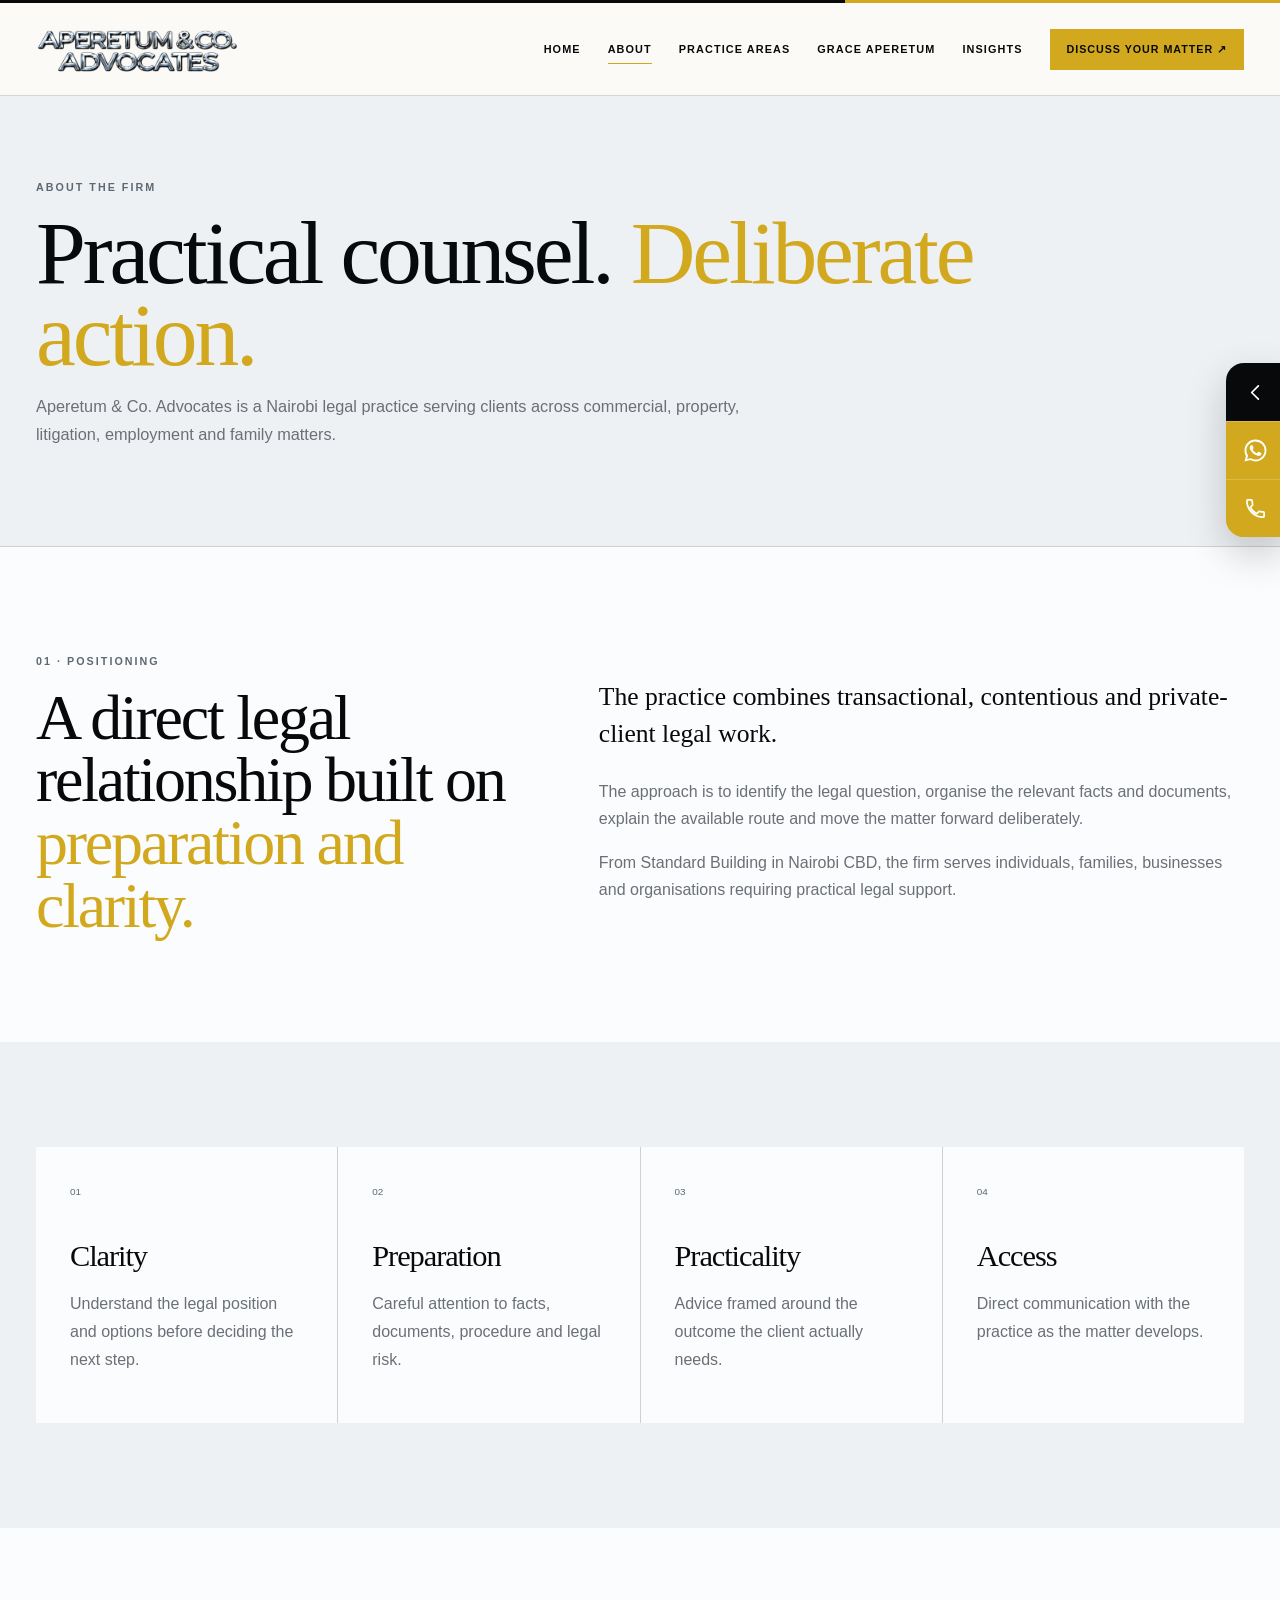
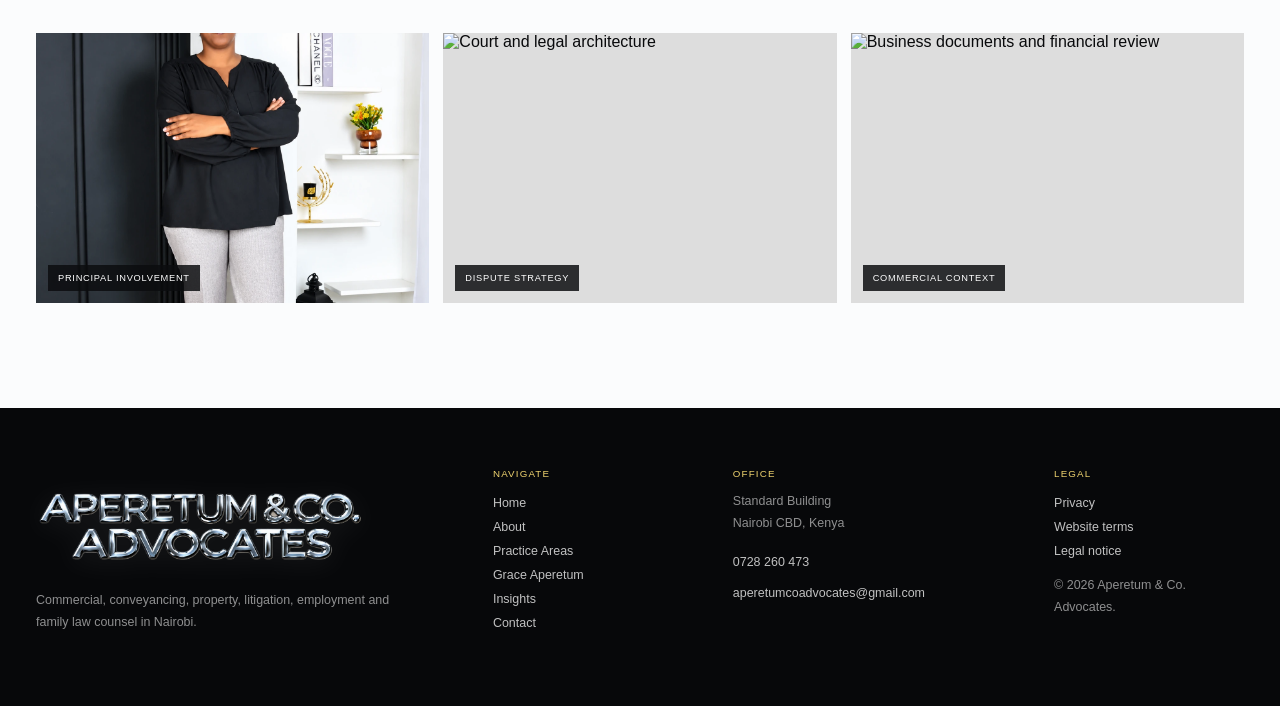
==== about/index.html @ 04f77118 "Build Aperetum & Co Advocates website" ====
<!doctype html><html lang="en-KE"><head><meta charset="utf-8"><meta name="viewport" content="width=device-width,initial-scale=1,viewport-fit=cover"><title>About | Aperetum &amp; Co. Advocates</title><meta name="description" content="About Aperetum &amp; Co. Advocates, a Nairobi legal practice serving business, property, dispute and private-client needs."><link rel="canonical" href="https://aperetum-co-advocates.vercel.app/about"><meta name="theme-color" content="#08090b"><meta property="og:type" content="website"><meta property="og:title" content="About | Aperetum &amp; Co. Advocates"><meta property="og:description" content="About Aperetum &amp; Co. Advocates, a Nairobi legal practice serving business, property, dispute and private-client needs."><meta property="og:url" content="https://aperetum-co-advocates.vercel.app/about"><meta property="og:image" content="https://aperetum-co-advocates.vercel.app/images/social-card.jpg"><meta name="twitter:card" content="summary_large_image"><link rel="icon" type="image/png" sizes="192x192" href="/images/icon-192.png"><link rel="apple-touch-icon" href="/images/icon-192.png"><link rel="stylesheet" href="/assets/css/site.css?v=2"><script type="application/ld+json">{"@context": "https://schema.org", "@type": "LegalService", "name": "Aperetum & Co. Advocates", "url": "https://aperetum-co-advocates.vercel.app", "telephone": "+254728260473", "email": "aperetumcoadvocates@gmail.com", "areaServed": "Kenya", "address": {"@type": "PostalAddress", "streetAddress": "Standard Building", "addressLocality": "Nairobi", "addressCountry": "KE"}}</script></head><body><a class="skip-link" href="#main-content">Skip to content</a><header class="site-header" data-header><div class="nav-wrap"><a class="brand" href="/" aria-label="Aperetum & Co. Advocates home"><img src="/assets/media/aperetum-wordmark.webp" alt="Aperetum & Co. Advocates"></a><nav class="desktop-nav" aria-label="Primary navigation"><a href="/">Home</a><a href="/about" aria-current="page">About</a><a href="/practice-areas">Practice Areas</a><a href="/managing-partner">Grace Aperetum</a><a href="/insights">Insights</a><a class="nav-cta" href="/contact">Discuss your matter <span aria-hidden="true">↗</span></a></nav><button class="menu-toggle" type="button" aria-expanded="false" aria-controls="mobile-menu" aria-label="Open menu"><span></span><span></span></button></div><nav class="mobile-menu" id="mobile-menu" aria-label="Mobile navigation" hidden><a href="/">Home</a><a href="/about" aria-current="page">About</a><a href="/practice-areas">Practice Areas</a><a href="/managing-partner">Grace Aperetum</a><a href="/insights">Insights</a><a class="mobile-cta" href="/contact">Discuss your matter <span>↗</span></a></nav></header><aside class="contact-rail is-collapsed" aria-label="Quick contact" data-contact-rail><div class="contact-rail-stack"><button class="contact-rail-toggle" type="button" aria-label="Open contact options" aria-expanded="false" data-contact-toggle><svg viewBox="0 0 24 24" aria-hidden="true"><path d="M9 5l7 7-7 7"/></svg></button><div class="contact-rail-actions"><a href="https://wa.me/254728260473?text=Hello%20Aperetum%20%26%20Co.%20Advocates%2C%20I%20would%20like%20to%20discuss%20a%20legal%20matter." target="_blank" rel="noopener" aria-label="WhatsApp Aperetum & Co. Advocates"><svg class="brand-icon" viewBox="0 0 24 24" aria-hidden="true"><path d="M17.472 14.382c-.297-.149-1.758-.867-2.03-.967-.273-.099-.471-.148-.67.15-.197.297-.767.966-.94 1.164-.173.198-.347.223-.644.075-.297-.149-1.255-.463-2.39-1.475-.883-.788-1.48-1.761-1.653-2.059-.173-.297-.018-.458.13-.606.134-.133.298-.347.446-.52.149-.174.198-.298.298-.497.099-.198.05-.371-.025-.52-.075-.149-.669-1.612-.916-2.207-.242-.579-.487-.5-.669-.51-.173-.008-.372-.01-.57-.01-.198 0-.52.074-.792.372-.272.297-1.04 1.016-1.04 2.479s1.065 2.876 1.213 3.074c.149.198 2.095 3.2 5.077 4.487.709.306 1.262.489 1.694.626.712.226 1.36.194 1.872.118.571-.085 1.758-.719 2.006-1.413.248-.694.248-1.289.173-1.413-.074-.124-.272-.198-.57-.347M12.004 21.5h-.004a9.45 9.45 0 0 1-4.817-1.318l-.345-.205-3.583.94.956-3.493-.224-.358A9.43 9.43 0 0 1 2.5 11.996C2.5 6.757 6.765 2.5 12.005 2.5a9.42 9.42 0 0 1 6.72 2.786 9.43 9.43 0 0 1 2.775 6.718c-.002 5.238-4.267 9.496-9.496 9.496m8.085-17.585A11.36 11.36 0 0 0 12.004.56C5.7.56.573 5.689.57 11.994c0 2.009.524 3.97 1.519 5.699L.475 23.592l6.035-1.583a11.43 11.43 0 0 0 5.49 1.4h.005c6.303 0 11.43-5.128 11.433-11.435a11.36 11.36 0 0 0-3.349-8.059"/></svg></a><a href="tel:+254728260473" aria-label="Call Aperetum & Co. Advocates"><svg viewBox="0 0 24 24" aria-hidden="true"><path d="M6.62 10.79a15.46 15.46 0 0 0 6.59 6.59l2.2-2.2a1 1 0 0 1 1.02-.24c1.12.37 2.33.57 3.57.57a1 1 0 0 1 1 1V20a1 1 0 0 1-1 1C10.61 21 3 13.39 3 4a1 1 0 0 1 1-1h3.5a1 1 0 0 1 1 1c0 1.25.2 2.45.57 3.57a1 1 0 0 1-.25 1.02l-2.2 2.2z"/></svg></a></div></div></aside><main id="main-content"><section class="page-hero"><div><p class="eyebrow">About the firm</p><h1>Practical counsel. <span>Deliberate action.</span></h1><p>Aperetum & Co. Advocates is a Nairobi legal practice serving clients across commercial, property, litigation, employment and family matters.</p></div></section><section class="section"><div class="container editorial-two"><div><p class="eyebrow">01 · Positioning</p><h2>A direct legal relationship built on <span>preparation and clarity.</span></h2></div><div class="copy"><p class="lead">The practice combines transactional, contentious and private-client legal work.</p><p>The approach is to identify the legal question, organise the relevant facts and documents, explain the available route and move the matter forward deliberately.</p><p>From Standard Building in Nairobi CBD, the firm serves individuals, families, businesses and organisations requiring practical legal support.</p></div></div></section><section class="section soft"><div class="container"><div class="values-grid"><article><span>01</span><h3>Clarity</h3><p>Understand the legal position and options before deciding the next step.</p></article><article><span>02</span><h3>Preparation</h3><p>Careful attention to facts, documents, procedure and legal risk.</p></article><article><span>03</span><h3>Practicality</h3><p>Advice framed around the outcome the client actually needs.</p></article><article><span>04</span><h3>Access</h3><p>Direct communication with the practice as the matter develops.</p></article></div></div></section><section class="section"><div class="container visual-band"><figure class="reveal"><img src="/assets/media/grace-aperetum.webp" alt="Grace Nkirote Aperetum"><figcaption>Principal involvement</figcaption></figure><figure class="reveal"><img src="https://images.unsplash.com/photo-1453945619913-79ec89a82c51?auto=format&fit=crop&w=1200&q=82" alt="Court and legal architecture"><figcaption>Dispute strategy</figcaption></figure><figure class="reveal"><img src="https://images.unsplash.com/photo-1554224155-6726b3ff858f?auto=format&fit=crop&w=1200&q=82" alt="Business documents and financial review"><figcaption>Commercial context</figcaption></figure></div></section></main><footer class="site-footer"><div class="footer-grid"><div class="footer-brand"><img src="/assets/media/aperetum-wordmark.webp" alt="Aperetum & Co. Advocates"><p>Commercial, conveyancing, property, litigation, employment and family law counsel in Nairobi.</p></div><div><span class="footer-kicker">Navigate</span><a href="/">Home</a><a href="/about">About</a><a href="/practice-areas">Practice Areas</a><a href="/managing-partner">Grace Aperetum</a><a href="/insights">Insights</a><a href="/contact">Contact</a></div><div><span class="footer-kicker">Office</span><p>Standard Building<br>Nairobi CBD, Kenya</p><p><a href="tel:+254728260473">0728 260 473</a><a href="mailto:aperetumcoadvocates@gmail.com">aperetumcoadvocates@gmail.com</a></p></div><div><span class="footer-kicker">Legal</span><a href="/privacy">Privacy</a><a href="/terms">Website terms</a><a href="/legal-notice">Legal notice</a><p>© 2026 Aperetum & Co. Advocates.</p></div></div></footer><script src="/assets/js/site.js?v=2" defer></script></body></html>
---- assets/css/site.css ----
:root{--ink:#08090b;--ink2:#14171b;--gold:#d2a91e;--gold2:#efd36f;--paper:#fbfcfd;--soft:#eef1f4;--white:#fff;--muted:#6b6f76;--line:rgba(11,12,15,.14);--container:1320px;--serif:Georgia,"Times New Roman",serif;--sans:Inter,ui-sans-serif,-apple-system,BlinkMacSystemFont,"Segoe UI",Arial,sans-serif;--shadow:0 22px 60px rgba(11,12,15,.13)}
*{box-sizing:border-box}html{scroll-behavior:smooth;overflow-x:hidden}body{margin:0;background:var(--paper);color:var(--ink);font-family:var(--sans);overflow-x:hidden;-webkit-font-smoothing:antialiased}a{color:inherit;text-decoration:none}img,video{display:block;max-width:100%}button,input,textarea,select{font:inherit}.container{width:min(var(--container),calc(100% - 72px));margin-inline:auto}.eyebrow{margin:0 0 16px;text-transform:uppercase;letter-spacing:.19em;font-size:.67rem;font-weight:850;color:#5c6874}.eyebrow.light{color:var(--gold2)}h1,h2,h3{font-family:var(--serif);font-weight:500;letter-spacing:-.035em;margin:0}h1 span,h2 span{color:var(--gold)}p{line-height:1.72}.lead{font-family:var(--serif);font-size:clamp(1.28rem,2vw,1.75rem);line-height:1.45}.button{display:inline-flex;align-items:center;justify-content:center;gap:10px;min-height:50px;padding:0 22px;border:1px solid transparent;text-transform:uppercase;letter-spacing:.09em;font-size:.72rem;font-weight:850;transition:.22s ease;cursor:pointer}.button-gold{background:linear-gradient(135deg,#dbe2e8,#8f9aa5);color:#08090b}.button-gold:hover{background:#cfd7de;transform:translateY(-1px)}.button-outline-light{border-color:rgba(255,255,255,.42);color:#fff}.button-outline-light:hover{background:#fff;color:var(--ink)}.button-dark{background:var(--ink);color:#fff}.button-light{background:#fff;color:var(--ink)}.text-link{display:inline-flex;align-items:center;gap:8px;padding-bottom:5px;border-bottom:1px solid currentColor;text-transform:uppercase;letter-spacing:.08em;font-size:.72rem;font-weight:850}.light-link{color:#fff}.reveal{opacity:0;transform:translateY(16px);transition:opacity .65s ease,transform .65s ease}.reveal.is-visible{opacity:1;transform:none}
.site-header{position:sticky;top:0;z-index:100;background:rgba(251,250,246,.96);backdrop-filter:blur(16px);border-top:3px solid var(--ink);border-bottom:1px solid var(--line)}.site-header:after{content:"";position:absolute;right:0;top:-3px;width:34%;height:3px;background:var(--gold)}.nav-wrap{width:min(var(--container),calc(100% - 72px));height:92px;margin:auto;display:flex;align-items:center;gap:38px}.brand{margin-right:auto;min-width:0;display:flex;align-items:center}.brand img{width:318px;height:74px;object-fit:contain;object-position:left center}.desktop-nav{display:flex;align-items:center;gap:27px}.desktop-nav>a:not(.nav-cta){font-size:.68rem;text-transform:uppercase;letter-spacing:.1em;font-weight:850;position:relative;white-space:nowrap}.desktop-nav>a:not(.nav-cta):after{content:"";position:absolute;left:0;bottom:-9px;width:0;height:1px;background:var(--gold);transition:.2s}.desktop-nav>a:hover:after,.desktop-nav>a[aria-current="page"]:after{width:100%}.nav-cta{background:var(--gold);padding:14px 17px;font-size:.67rem;text-transform:uppercase;letter-spacing:.09em;font-weight:850;white-space:nowrap}.menu-toggle{display:none;width:44px;height:44px;border:1px solid var(--line);background:transparent;padding:10px}.menu-toggle span{display:block;height:2px;background:var(--ink);margin:6px 0}.mobile-menu{position:absolute;left:0;right:0;top:100%;background:var(--paper);padding:18px 24px 28px;border-bottom:1px solid var(--line);box-shadow:0 18px 30px rgba(11,12,15,.08)}.mobile-menu a{display:flex;justify-content:space-between;padding:14px 0;border-bottom:1px solid var(--line);font-family:var(--serif);font-size:1.2rem}.mobile-menu .mobile-cta{margin-top:14px;background:var(--gold);padding:15px 16px;border:0;font-family:var(--sans);font-size:.72rem;text-transform:uppercase;letter-spacing:.08em;font-weight:850}
.video-hero{position:relative;min-height:720px;color:#fff;display:flex;align-items:stretch;overflow:hidden;background:#07080a}.hero-background{position:absolute;inset:0;width:100%;height:100%;object-fit:cover;object-position:center 48%;filter:saturate(.78) contrast(1.07) brightness(.9);transform:scale(1.015)}.hero-video-overlay{position:absolute;inset:0;background:linear-gradient(90deg,rgba(5,6,8,.96) 0%,rgba(5,6,8,.86) 40%,rgba(5,6,8,.52) 67%,rgba(5,6,8,.25) 100%),linear-gradient(0deg,rgba(5,6,8,.68),transparent 60%)}.home-hero-copy{position:relative;z-index:2;width:min(var(--container),calc(100% - 72px));margin:auto;padding:clamp(74px,7vw,118px) 0;display:flex;flex-direction:column;justify-content:center}.home-hero h1{font-size:clamp(4rem,6.8vw,7.2rem);line-height:.91;max-width:900px}.hero-lede{max-width:730px;color:rgba(255,255,255,.8);font-size:1.08rem;margin:28px 0 30px}.hero-actions{display:flex;align-items:center;gap:22px;flex-wrap:wrap}.hero-facts{display:grid;grid-template-columns:1fr 1fr;gap:28px;margin-top:48px;padding-top:20px;border-top:1px solid rgba(255,255,255,.17);max-width:720px}.hero-facts span{display:block;text-transform:uppercase;letter-spacing:.14em;font-size:.61rem;color:var(--gold2);margin-bottom:4px}.hero-facts strong{font-family:var(--serif);font-weight:500}.signal-strip{background:var(--ink2);color:#fff;display:grid;grid-template-columns:repeat(3,1fr);padding:0 max(36px,calc((100vw - var(--container))/2))}.signal-strip>div{padding:24px 28px;border-right:1px solid rgba(255,255,255,.14)}.signal-strip>div:first-child{padding-left:0}.signal-strip span{display:block;text-transform:uppercase;letter-spacing:.13em;font-size:.6rem;color:var(--gold2);margin-bottom:6px}.signal-strip strong{font-family:var(--serif);font-weight:500;font-size:1.04rem}
.section{padding:105px 0}.soft{background:var(--soft)}.dark{background:var(--ink);color:#fff}.intro-grid,.editorial-two{display:grid;grid-template-columns:.85fr 1.15fr;gap:86px}.intro-grid h2,.editorial-two h2,.section-heading h2{font-size:clamp(2.9rem,5vw,5.4rem);line-height:.98}.copy{color:var(--muted)}.copy .lead{color:var(--ink)}.section-heading{display:grid;grid-template-columns:1.3fr .7fr;gap:50px;align-items:end;margin-bottom:44px}.section-heading>p{color:var(--muted);max-width:430px}.media-tiles{display:grid;grid-template-columns:repeat(4,1fr);gap:14px}.media-tile{margin:0;position:relative;height:250px;background:#d9d8d3;overflow:hidden}.media-tile img,.media-tile video{width:100%;height:100%;object-fit:cover}.media-tile figcaption,.profile-tile-wall figcaption,.visual-band figcaption,.insight-tiles figcaption,.contact-photo figcaption,.motion-card figcaption{position:absolute;left:12px;bottom:12px;background:rgba(11,12,15,.84);color:#fff;padding:8px 10px;text-transform:uppercase;letter-spacing:.08em;font-size:.58rem;z-index:2}.service-grid{display:grid;grid-template-columns:repeat(3,1fr);border-top:1px solid var(--line);border-left:1px solid var(--line)}.service-grid article{min-height:220px;padding:28px;border-right:1px solid var(--line);border-bottom:1px solid var(--line)}.service-grid span{font-size:.63rem;color:#5c6874}.service-grid h3{font-size:1.7rem;line-height:1.05;margin:30px 0 12px}.service-grid p{color:var(--muted);font-size:.9rem}.profile-compact{display:grid;grid-template-columns:1.1fr .9fr;gap:78px;align-items:center}.profile-copy h2{font-size:clamp(3.3rem,6vw,6rem);line-height:.92}.profile-copy .role{font-family:var(--serif);font-size:1.25rem;color:var(--gold2)}.dark .profile-copy>p:not(.eyebrow):not(.role){color:rgba(255,255,255,.75);max-width:680px}.credential-list{margin:28px 0}.credential-list>div{display:grid;grid-template-columns:150px 1fr;gap:16px;padding:13px 0;border-top:1px solid rgba(255,255,255,.17)}.credential-list span{font-size:.62rem;text-transform:uppercase;letter-spacing:.11em;color:var(--gold2)}.credential-list strong{font-family:var(--serif);font-weight:500}.credential-list.light>div{border-color:var(--line)}.credential-list.light span{color:#5c6874}.profile-mini-tiles{display:grid;grid-template-columns:1fr 1fr;gap:14px}.profile-mini-tiles img{width:100%;height:310px;object-fit:cover}.profile-mini-tiles img:first-child{object-position:center 30%}.cta-section{display:grid;grid-template-columns:1fr 1fr;background:var(--ink);color:#fff}.cta-section>div{padding:66px max(36px,calc((100vw - var(--container))/2));padding-right:50px}.cta-section>div:last-child{background:linear-gradient(135deg,#dbe2e8,#8f9aa5);color:#08090b;padding-left:50px;display:flex;flex-direction:column;justify-content:center;align-items:flex-start}.cta-section h2{font-size:clamp(2.8rem,4vw,4.8rem)}
.page-hero{background:var(--soft);min-height:390px;padding:82px max(36px,calc((100vw - var(--container))/2));display:flex;align-items:end;border-bottom:1px solid var(--line)}.page-hero>div{max-width:980px}.page-hero h1{font-size:clamp(4rem,7vw,7.4rem);line-height:.91}.page-hero p:last-child{max-width:760px;color:var(--muted);font-size:1.02rem}.page-hero.compact{min-height:280px}.values-grid{display:grid;grid-template-columns:repeat(4,1fr);gap:1px;background:var(--line)}.values-grid article{background:var(--paper);padding:34px}.values-grid span{font-size:.62rem;color:#5c6874}.values-grid h3{font-size:1.9rem;margin:40px 0 10px}.values-grid p{color:var(--muted)}.fact-grid{display:grid;grid-template-columns:repeat(3,1fr);border-top:1px solid var(--line);border-left:1px solid var(--line)}.fact-grid>div{padding:24px;border-right:1px solid var(--line);border-bottom:1px solid var(--line)}.fact-grid span{display:block;font-size:.62rem;text-transform:uppercase;letter-spacing:.11em;color:var(--muted);margin-bottom:8px}.fact-grid strong{font-family:var(--serif);font-size:1.12rem}.service-list article{display:grid;grid-template-columns:70px 1fr;gap:22px;padding:34px 0;border-top:1px solid var(--line)}.service-list article:last-child{border-bottom:1px solid var(--line)}.service-list article>span{font-size:.65rem;color:#5c6874}.service-list h2{font-size:clamp(2.2rem,4vw,4.2rem)}.service-list p{max-width:820px;color:var(--muted)}.profile-page{display:grid;grid-template-columns:1.02fr .98fr;gap:70px;align-items:start}.profile-page .profile-copy .role{color:#5c6874}.profile-page .profile-copy>p{color:var(--muted)}.profile-tile-wall{display:grid;grid-template-columns:1fr 1fr;gap:14px}.profile-tile-wall figure{margin:0;position:relative;height:290px;overflow:hidden;background:#fff}.profile-tile-wall img{width:100%;height:100%;object-fit:cover}.profile-tile-wall figure:first-child{grid-column:1/-1;height:520px}.profile-tile-wall figure:first-child img{object-position:center 32%}.insight-list{display:grid;grid-template-columns:1fr 1fr;border-top:1px solid var(--line);border-left:1px solid var(--line)}.insight-list article{padding:30px;min-height:270px;border-right:1px solid var(--line);border-bottom:1px solid var(--line)}.insight-list span{font-size:.63rem;text-transform:uppercase;letter-spacing:.12em;color:#5c6874}.insight-list h2{font-size:2rem;line-height:1.05;margin:24px 0 12px}.insight-list p{color:var(--muted)}.contact-layout{display:grid;grid-template-columns:.9fr 1.1fr;gap:76px}.contact-layout h2{font-size:clamp(2.8rem,4.5vw,4.8rem)}.contact-facts{margin:30px 0;border-top:1px solid var(--line)}.contact-facts>div{padding:16px 0;border-bottom:1px solid var(--line)}.contact-facts span{display:block;font-size:.61rem;text-transform:uppercase;letter-spacing:.11em;color:var(--muted);margin-bottom:5px}.contact-facts strong{font-family:var(--serif);font-weight:500}.contact-note{color:var(--muted);font-size:.86rem}.enquiry-form{background:var(--soft);padding:34px}.enquiry-form label{display:grid;gap:7px;margin-bottom:18px;text-transform:uppercase;letter-spacing:.09em;font-size:.66rem;font-weight:850}.enquiry-form input,.enquiry-form textarea,.enquiry-form select{width:100%;border:1px solid var(--line);background:#fff;padding:13px 14px;color:var(--ink);border-radius:0}.form-status{color:var(--muted);font-size:.78rem}.legal-copy{max-width:850px}.legal-copy p{font-size:1.05rem;color:var(--muted)}.visual-band{display:grid;grid-template-columns:repeat(3,1fr);gap:14px}.visual-band figure,.insight-tiles figure{margin:0;position:relative;height:270px;overflow:hidden;background:#ddd}.visual-band img,.insight-tiles img{width:100%;height:100%;object-fit:cover}.insight-tiles{display:grid;grid-template-columns:repeat(3,1fr);gap:14px;margin-top:36px}.contact-feature-grid{display:grid;grid-template-columns:.95fr 1.05fr;gap:18px;align-items:stretch}.contact-feature-grid .side-card{background:#fff;border:1px solid var(--line);padding:34px;display:flex;flex-direction:column;justify-content:center}.contact-feature-grid .side-card p{color:var(--muted)}.motion-card{position:relative;overflow:hidden;background:var(--ink);min-height:430px;margin:0}.motion-card img,.motion-card video{width:100%;height:100%;object-fit:cover}.contact-photo{margin:24px 0 0;position:relative;height:220px;overflow:hidden}.contact-photo img{width:100%;height:100%;object-fit:cover}.map-shell{margin-top:34px;border:1px solid var(--line);background:#fff;overflow:hidden}.map-shell iframe{width:100%;height:420px;border:0;display:block}
.site-footer{background:#07080a;color:#fff;padding:60px max(36px,calc((100vw - var(--container))/2))}.footer-grid{display:grid;grid-template-columns:1.5fr .7fr 1fr .7fr;gap:50px}.footer-brand img{width:155px;max-width:100%;height:auto}.site-footer p{color:rgba(255,255,255,.55);font-size:.78rem;max-width:370px}.site-footer a{display:block;color:rgba(255,255,255,.75);font-size:.78rem;padding:5px 0}.site-footer a:hover{color:var(--gold2)}.footer-kicker{display:block;text-transform:uppercase;letter-spacing:.12em;color:var(--gold2);font-size:.61rem;margin-bottom:12px}
.contact-rail{position:fixed;right:0;top:50%;z-index:140;transform:translateY(-50%);transition:transform .32s cubic-bezier(.22,.61,.36,1);width:58px}.contact-rail-stack{width:58px;border-radius:18px 0 0 18px;overflow:hidden;box-shadow:0 16px 40px rgba(0,0,0,.2)}.contact-rail button,.contact-rail a{display:flex;align-items:center;justify-content:center;width:58px;height:58px;border:0;cursor:pointer;color:#fff}.contact-rail-toggle{background:var(--ink)}.contact-rail-actions{display:grid;background:var(--gold)}.contact-rail-actions a{background:var(--gold);color:#fff;border-top:1px solid rgba(255,255,255,.18)}.contact-rail-actions a:hover{background:#cfd7de}.contact-rail svg{display:block;width:23px;height:23px;fill:none;stroke:currentColor;stroke-width:1.8;stroke-linecap:round;stroke-linejoin:round}.contact-rail .brand-icon{fill:currentColor;stroke:none}.contact-rail-toggle svg{transition:transform .25s ease}.contact-rail.is-collapsed{transform:translate(4px,-50%)}.contact-rail.is-collapsed .contact-rail-toggle svg{transform:rotate(180deg)}
.skip-link{position:absolute;left:-9999px}.skip-link:focus{left:12px;top:12px;z-index:999;background:#fff;color:#000;padding:10px 14px}
@media(max-width:1160px){.desktop-nav{display:none}.menu-toggle{display:block}.nav-wrap{height:82px}.brand img{width:286px;height:66px}.intro-grid,.editorial-two,.profile-compact,.profile-page,.contact-layout,.contact-feature-grid{grid-template-columns:1fr;gap:48px}.media-tiles{grid-template-columns:1fr 1fr}.service-grid{grid-template-columns:1fr 1fr}.values-grid,.fact-grid{grid-template-columns:1fr 1fr}.footer-grid{grid-template-columns:1.3fr 1fr 1fr}.footer-grid>div:last-child{grid-column:2/4}.visual-band,.insight-tiles{grid-template-columns:1fr 1fr}.profile-tile-wall figure:first-child{height:480px}}
@media(max-width:820px){.container,.nav-wrap{width:min(100% - 36px,var(--container))}.home-hero{min-height:0}.home-hero-copy{width:calc(100% - 36px);padding:86px 0 64px}.home-hero h1{font-size:clamp(3.3rem,11vw,5.4rem)}.video-hero{min-height:680px}.hero-background{object-position:61% center}.hero-video-overlay{background:linear-gradient(90deg,rgba(5,6,8,.96),rgba(5,6,8,.83) 72%,rgba(5,6,8,.57))}.signal-strip{grid-template-columns:1fr;padding:0 18px}.signal-strip>div{padding:18px 0;border-right:0;border-bottom:1px solid rgba(255,255,255,.14)}.section{padding:76px 0}.section-heading{grid-template-columns:1fr;gap:18px}.media-tile{height:230px}.profile-mini-tiles img{height:260px}.cta-section{grid-template-columns:1fr}.cta-section>div,.cta-section>div:last-child{padding:48px 18px}.page-hero{min-height:340px;padding:68px 18px}.footer-grid{grid-template-columns:1fr 1fr}.footer-grid>div:last-child{grid-column:auto}.contact-rail{top:auto;bottom:72px;transform:none;width:52px}.contact-rail-stack{width:52px;border-radius:16px 0 0 16px}.contact-rail button,.contact-rail a{width:52px;height:52px}.contact-rail.is-collapsed{transform:translateX(4px)}body{scrollbar-width:none}body::-webkit-scrollbar{display:none}.profile-tile-wall figure:first-child{height:440px}}
@media(max-width:560px){.nav-wrap{height:76px;width:calc(100% - 28px)}.brand img{width:230px;height:56px}.menu-toggle{width:42px;height:42px}.home-hero-copy{width:calc(100% - 34px);padding:70px 0 50px}.home-hero h1{font-size:3.35rem;max-width:100%}.hero-lede{font-size:.94rem}.hero-facts{grid-template-columns:1fr;gap:12px}.video-hero{min-height:650px}.hero-background{object-position:58% center}.hero-video-overlay{background:linear-gradient(90deg,rgba(5,6,8,.97),rgba(5,6,8,.84) 78%,rgba(5,6,8,.62))}.section{padding:64px 0}.intro-grid h2,.editorial-two h2,.section-heading h2{font-size:2.75rem}.media-tiles,.service-grid,.values-grid,.fact-grid,.profile-mini-tiles,.profile-tile-wall,.insight-list,.visual-band,.insight-tiles{grid-template-columns:1fr}.media-tile,.profile-tile-wall figure,.visual-band figure,.insight-tiles figure{height:220px}.profile-tile-wall figure:first-child{grid-column:auto;height:430px}.profile-mini-tiles img{height:230px}.service-grid article{min-height:190px}.page-hero{min-height:300px;padding:58px 18px}.page-hero h1{font-size:3.35rem}.service-list article{grid-template-columns:42px 1fr;gap:12px}.service-list h2{font-size:2.35rem}.footer-grid{grid-template-columns:1fr;gap:28px}.footer-brand img{width:135px}.enquiry-form{padding:24px 18px}.enquiry-form input,.enquiry-form textarea,.enquiry-form select{font-size:16px}.contact-rail{bottom:24px;width:48px}.contact-rail-stack{width:48px;border-radius:14px 0 0 14px}.contact-rail button,.contact-rail a{width:48px;height:48px}.contact-rail svg{width:20px;height:20px}.contact-rail.is-collapsed{transform:translateX(4px)}.credential-list>div{grid-template-columns:110px 1fr}.motion-card{min-height:330px}.map-shell iframe{height:330px}.button{max-width:100%;text-align:center}.contact-layout h2{overflow-wrap:anywhere}}
@media(max-width:390px){.brand img{width:205px}.home-hero h1,.page-hero h1{font-size:3rem}.home-hero-copy{width:calc(100% - 28px)}.container{width:calc(100% - 28px)}.hero-actions .button{width:100%}.hero-actions .text-link{margin-top:4px}.profile-tile-wall figure:first-child{height:390px}}
@media(prefers-reduced-motion:reduce){html{scroll-behavior:auto}*,*::before,*::after{animation-duration:.01ms!important;animation-iteration-count:1!important;transition-duration:.01ms!important}.reveal{opacity:1;transform:none}.hero-background{transform:none}}

/* Aperetum production refinements */
.brand img{width:340px;height:68px;object-fit:contain;object-position:left center}
.footer-brand img{width:330px;max-width:100%;height:auto;filter:drop-shadow(0 4px 14px rgba(255,255,255,.08))}
@media(max-width:1260px){.desktop-nav{display:none}.menu-toggle{display:block}.nav-wrap{height:82px}.brand img{width:300px;height:62px}}
@media(max-width:560px){.brand img{width:218px;height:52px}.footer-brand img{width:260px}}
@media(max-width:390px){.brand img{width:188px}}
.media-tile video{width:100%;height:100%;object-fit:cover}
.profile-mini-tiles img,.profile-tile-wall img{object-position:center 20%}
.chrome-panel{background:linear-gradient(145deg,#0b0c0f,#20252b);border:1px solid rgba(255,255,255,.12)}
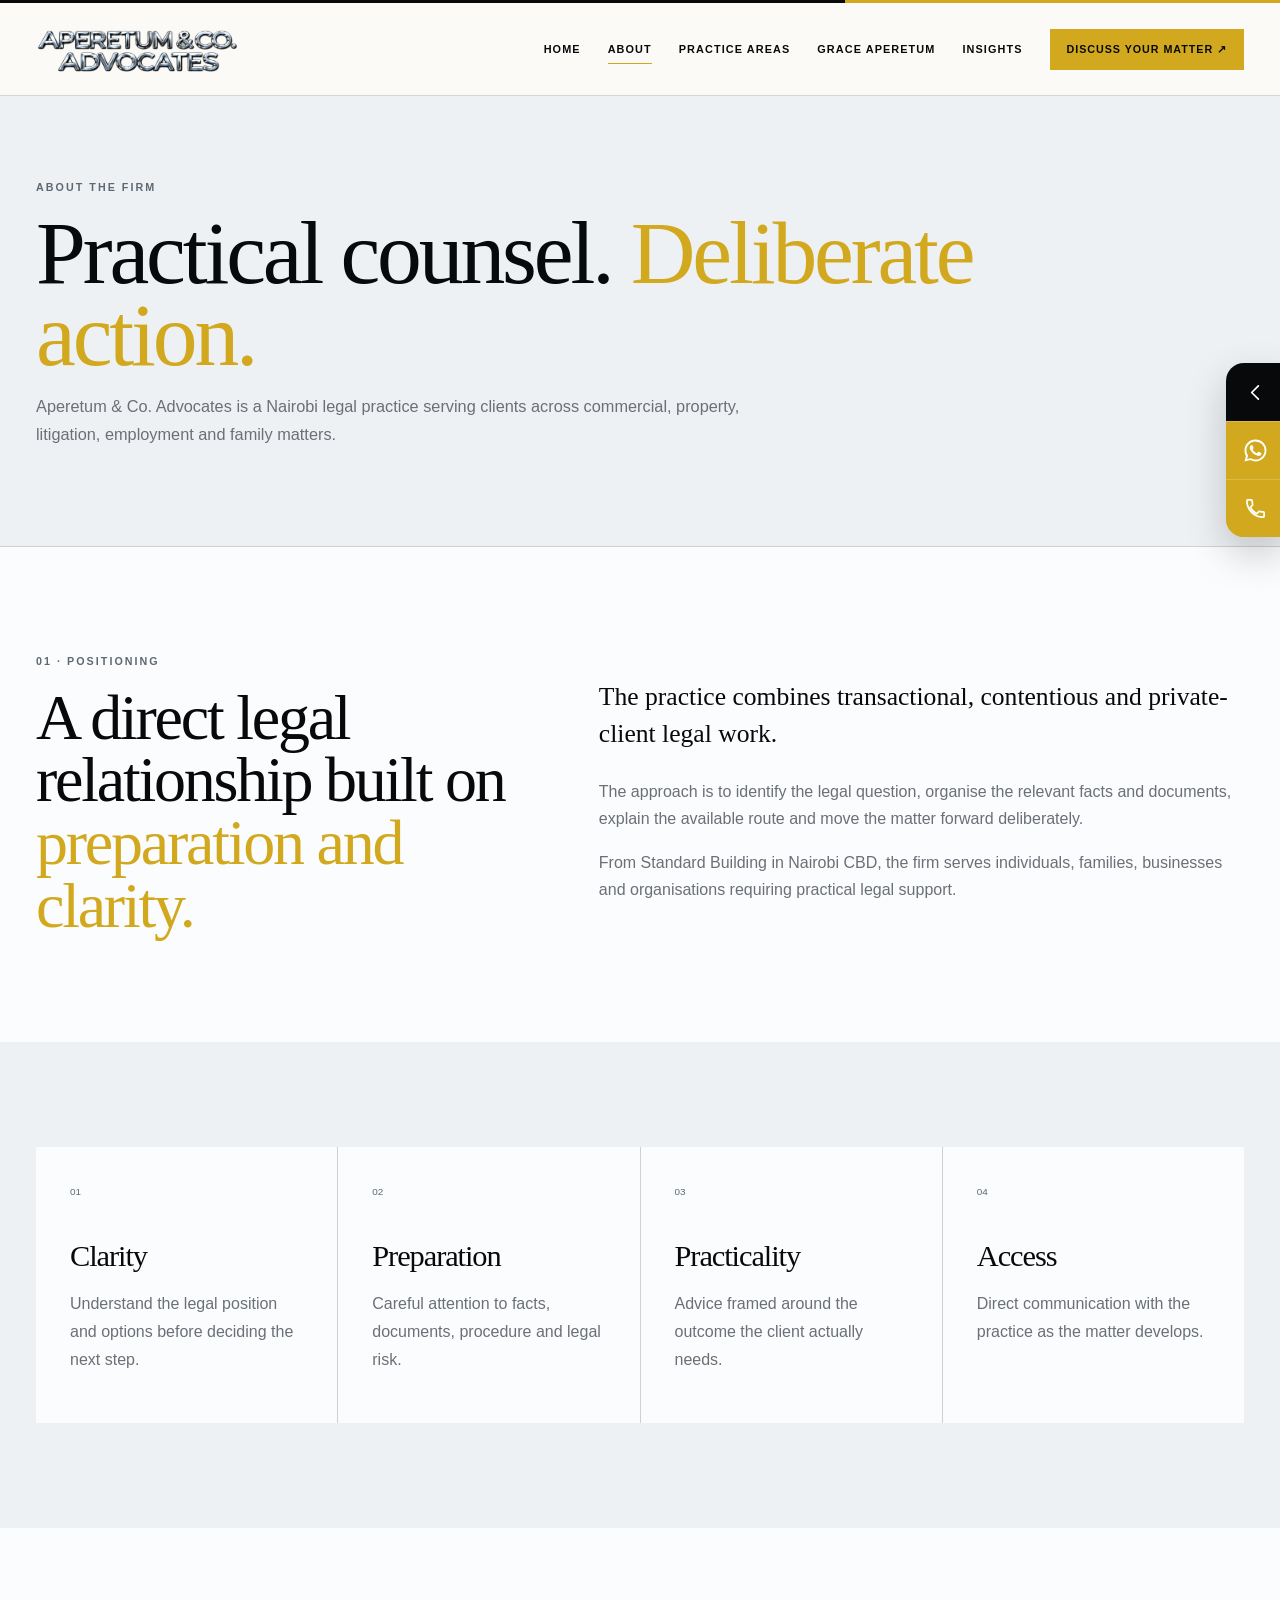
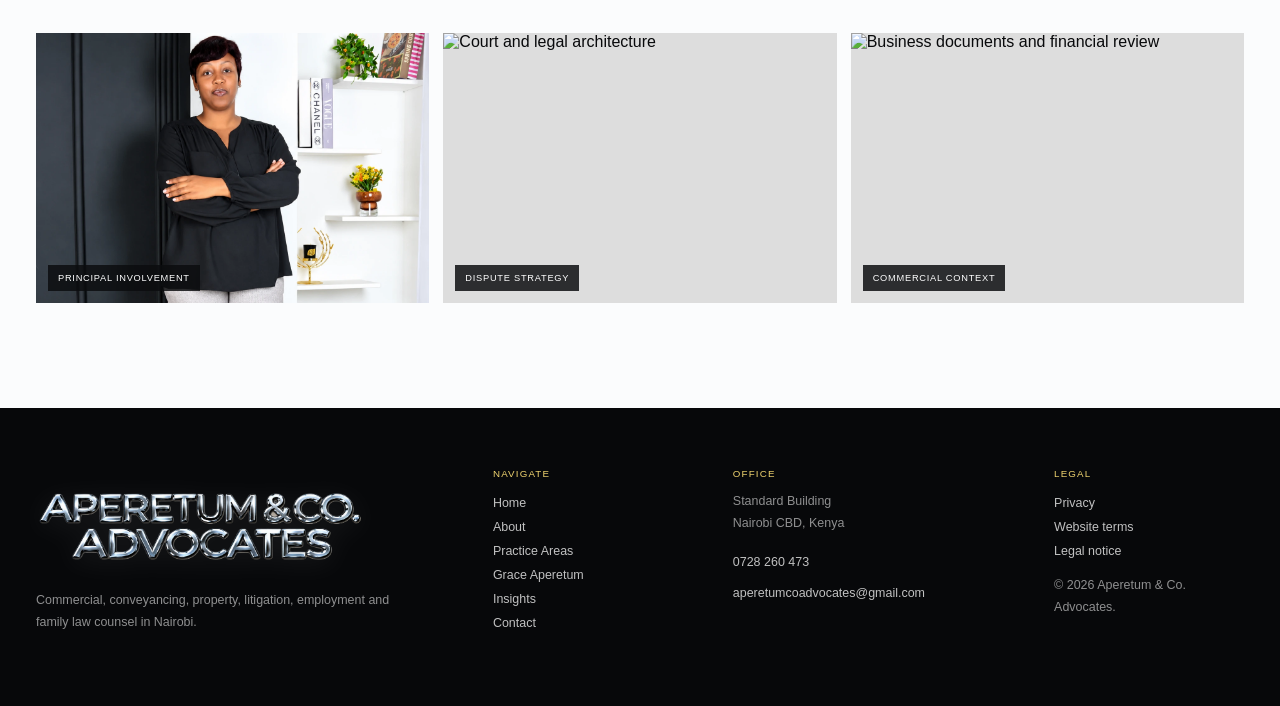
==== commit 5e64bd4f: "Fix principal advocate portrait cropping" ====
--- a/about/index.html
+++ b/about/index.html
@@ -1 +1 @@
-<!doctype html><html lang="en-KE"><head><meta charset="utf-8"><meta name="viewport" content="width=device-width,initial-scale=1,viewport-fit=cover"><title>About | Aperetum &amp; Co. Advocates</title><meta name="description" content="About Aperetum &amp; Co. Advocates, a Nairobi legal practice serving business, property, dispute and private-client needs."><link rel="canonical" href="https://aperetum-co-advocates.vercel.app/about"><meta name="theme-color" content="#08090b"><meta property="og:type" content="website"><meta property="og:title" content="About | Aperetum &amp; Co. Advocates"><meta property="og:description" content="About Aperetum &amp; Co. Advocates, a Nairobi legal practice serving business, property, dispute and private-client needs."><meta property="og:url" content="https://aperetum-co-advocates.vercel.app/about"><meta property="og:image" content="https://aperetum-co-advocates.vercel.app/images/social-card.jpg"><meta name="twitter:card" content="summary_large_image"><link rel="icon" type="image/png" sizes="192x192" href="/images/icon-192.png"><link rel="apple-touch-icon" href="/images/icon-192.png"><link rel="stylesheet" href="/assets/css/site.css?v=2"><script type="application/ld+json">{"@context": "https://schema.org", "@type": "LegalService", "name": "Aperetum & Co. Advocates", "url": "https://aperetum-co-advocates.vercel.app", "telephone": "+254728260473", "email": "aperetumcoadvocates@gmail.com", "areaServed": "Kenya", "address": {"@type": "PostalAddress", "streetAddress": "Standard Building", "addressLocality": "Nairobi", "addressCountry": "KE"}}</script></head><body><a class="skip-link" href="#main-content">Skip to content</a><header class="site-header" data-header><div class="nav-wrap"><a class="brand" href="/" aria-label="Aperetum & Co. Advocates home"><img src="/assets/media/aperetum-wordmark.webp" alt="Aperetum & Co. Advocates"></a><nav class="desktop-nav" aria-label="Primary navigation"><a href="/">Home</a><a href="/about" aria-current="page">About</a><a href="/practice-areas">Practice Areas</a><a href="/managing-partner">Grace Aperetum</a><a href="/insights">Insights</a><a class="nav-cta" href="/contact">Discuss your matter <span aria-hidden="true">↗</span></a></nav><button class="menu-toggle" type="button" aria-expanded="false" aria-controls="mobile-menu" aria-label="Open menu"><span></span><span></span></button></div><nav class="mobile-menu" id="mobile-menu" aria-label="Mobile navigation" hidden><a href="/">Home</a><a href="/about" aria-current="page">About</a><a href="/practice-areas">Practice Areas</a><a href="/managing-partner">Grace Aperetum</a><a href="/insights">Insights</a><a class="mobile-cta" href="/contact">Discuss your matter <span>↗</span></a></nav></header><aside class="contact-rail is-collapsed" aria-label="Quick contact" data-contact-rail><div class="contact-rail-stack"><button class="contact-rail-toggle" type="button" aria-label="Open contact options" aria-expanded="false" data-contact-toggle><svg viewBox="0 0 24 24" aria-hidden="true"><path d="M9 5l7 7-7 7"/></svg></button><div class="contact-rail-actions"><a href="https://wa.me/254728260473?text=Hello%20Aperetum%20%26%20Co.%20Advocates%2C%20I%20would%20like%20to%20discuss%20a%20legal%20matter." target="_blank" rel="noopener" aria-label="WhatsApp Aperetum & Co. Advocates"><svg class="brand-icon" viewBox="0 0 24 24" aria-hidden="true"><path d="M17.472 14.382c-.297-.149-1.758-.867-2.03-.967-.273-.099-.471-.148-.67.15-.197.297-.767.966-.94 1.164-.173.198-.347.223-.644.075-.297-.149-1.255-.463-2.39-1.475-.883-.788-1.48-1.761-1.653-2.059-.173-.297-.018-.458.13-.606.134-.133.298-.347.446-.52.149-.174.198-.298.298-.497.099-.198.05-.371-.025-.52-.075-.149-.669-1.612-.916-2.207-.242-.579-.487-.5-.669-.51-.173-.008-.372-.01-.57-.01-.198 0-.52.074-.792.372-.272.297-1.04 1.016-1.04 2.479s1.065 2.876 1.213 3.074c.149.198 2.095 3.2 5.077 4.487.709.306 1.262.489 1.694.626.712.226 1.36.194 1.872.118.571-.085 1.758-.719 2.006-1.413.248-.694.248-1.289.173-1.413-.074-.124-.272-.198-.57-.347M12.004 21.5h-.004a9.45 9.45 0 0 1-4.817-1.318l-.345-.205-3.583.94.956-3.493-.224-.358A9.43 9.43 0 0 1 2.5 11.996C2.5 6.757 6.765 2.5 12.005 2.5a9.42 9.42 0 0 1 6.72 2.786 9.43 9.43 0 0 1 2.775 6.718c-.002 5.238-4.267 9.496-9.496 9.496m8.085-17.585A11.36 11.36 0 0 0 12.004.56C5.7.56.573 5.689.57 11.994c0 2.009.524 3.97 1.519 5.699L.475 23.592l6.035-1.583a11.43 11.43 0 0 0 5.49 1.4h.005c6.303 0 11.43-5.128 11.433-11.435a11.36 11.36 0 0 0-3.349-8.059"/></svg></a><a href="tel:+254728260473" aria-label="Call Aperetum & Co. Advocates"><svg viewBox="0 0 24 24" aria-hidden="true"><path d="M6.62 10.79a15.46 15.46 0 0 0 6.59 6.59l2.2-2.2a1 1 0 0 1 1.02-.24c1.12.37 2.33.57 3.57.57a1 1 0 0 1 1 1V20a1 1 0 0 1-1 1C10.61 21 3 13.39 3 4a1 1 0 0 1 1-1h3.5a1 1 0 0 1 1 1c0 1.25.2 2.45.57 3.57a1 1 0 0 1-.25 1.02l-2.2 2.2z"/></svg></a></div></div></aside><main id="main-content"><section class="page-hero"><div><p class="eyebrow">About the firm</p><h1>Practical counsel. <span>Deliberate action.</span></h1><p>Aperetum & Co. Advocates is a Nairobi legal practice serving clients across commercial, property, litigation, employment and family matters.</p></div></section><section class="section"><div class="container editorial-two"><div><p class="eyebrow">01 · Positioning</p><h2>A direct legal relationship built on <span>preparation and clarity.</span></h2></div><div class="copy"><p class="lead">The practice combines transactional, contentious and private-client legal work.</p><p>The approach is to identify the legal question, organise the relevant facts and documents, explain the available route and move the matter forward deliberately.</p><p>From Standard Building in Nairobi CBD, the firm serves individuals, families, businesses and organisations requiring practical legal support.</p></div></div></section><section class="section soft"><div class="container"><div class="values-grid"><article><span>01</span><h3>Clarity</h3><p>Understand the legal position and options before deciding the next step.</p></article><article><span>02</span><h3>Preparation</h3><p>Careful attention to facts, documents, procedure and legal risk.</p></article><article><span>03</span><h3>Practicality</h3><p>Advice framed around the outcome the client actually needs.</p></article><article><span>04</span><h3>Access</h3><p>Direct communication with the practice as the matter develops.</p></article></div></div></section><section class="section"><div class="container visual-band"><figure class="reveal"><img src="/assets/media/grace-aperetum.webp" alt="Grace Nkirote Aperetum"><figcaption>Principal involvement</figcaption></figure><figure class="reveal"><img src="https://images.unsplash.com/photo-1453945619913-79ec89a82c51?auto=format&fit=crop&w=1200&q=82" alt="Court and legal architecture"><figcaption>Dispute strategy</figcaption></figure><figure class="reveal"><img src="https://images.unsplash.com/photo-1554224155-6726b3ff858f?auto=format&fit=crop&w=1200&q=82" alt="Business documents and financial review"><figcaption>Commercial context</figcaption></figure></div></section></main><footer class="site-footer"><div class="footer-grid"><div class="footer-brand"><img src="/assets/media/aperetum-wordmark.webp" alt="Aperetum & Co. Advocates"><p>Commercial, conveyancing, property, litigation, employment and family law counsel in Nairobi.</p></div><div><span class="footer-kicker">Navigate</span><a href="/">Home</a><a href="/about">About</a><a href="/practice-areas">Practice Areas</a><a href="/managing-partner">Grace Aperetum</a><a href="/insights">Insights</a><a href="/contact">Contact</a></div><div><span class="footer-kicker">Office</span><p>Standard Building<br>Nairobi CBD, Kenya</p><p><a href="tel:+254728260473">0728 260 473</a><a href="mailto:aperetumcoadvocates@gmail.com">aperetumcoadvocates@gmail.com</a></p></div><div><span class="footer-kicker">Legal</span><a href="/privacy">Privacy</a><a href="/terms">Website terms</a><a href="/legal-notice">Legal notice</a><p>© 2026 Aperetum & Co. Advocates.</p></div></div></footer><script src="/assets/js/site.js?v=2" defer></script></body></html>+<!doctype html><html lang="en-KE"><head><meta charset="utf-8"><meta name="viewport" content="width=device-width,initial-scale=1,viewport-fit=cover"><title>About | Aperetum &amp; Co. Advocates</title><meta name="description" content="About Aperetum &amp; Co. Advocates, a Nairobi legal practice serving business, property, dispute and private-client needs."><link rel="canonical" href="https://aperetum-co-advocates.vercel.app/about"><meta name="theme-color" content="#08090b"><meta property="og:type" content="website"><meta property="og:title" content="About | Aperetum &amp; Co. Advocates"><meta property="og:description" content="About Aperetum &amp; Co. Advocates, a Nairobi legal practice serving business, property, dispute and private-client needs."><meta property="og:url" content="https://aperetum-co-advocates.vercel.app/about"><meta property="og:image" content="https://aperetum-co-advocates.vercel.app/images/social-card.jpg"><meta name="twitter:card" content="summary_large_image"><link rel="icon" type="image/png" sizes="192x192" href="/images/icon-192.png"><link rel="apple-touch-icon" href="/images/icon-192.png"><link rel="stylesheet" href="/assets/css/site.css?v=3"><script type="application/ld+json">{"@context": "https://schema.org", "@type": "LegalService", "name": "Aperetum & Co. Advocates", "url": "https://aperetum-co-advocates.vercel.app", "telephone": "+254728260473", "email": "aperetumcoadvocates@gmail.com", "areaServed": "Kenya", "address": {"@type": "PostalAddress", "streetAddress": "Standard Building", "addressLocality": "Nairobi", "addressCountry": "KE"}}</script></head><body><a class="skip-link" href="#main-content">Skip to content</a><header class="site-header" data-header><div class="nav-wrap"><a class="brand" href="/" aria-label="Aperetum & Co. Advocates home"><img src="/assets/media/aperetum-wordmark.webp" alt="Aperetum & Co. Advocates"></a><nav class="desktop-nav" aria-label="Primary navigation"><a href="/">Home</a><a href="/about" aria-current="page">About</a><a href="/practice-areas">Practice Areas</a><a href="/managing-partner">Grace Aperetum</a><a href="/insights">Insights</a><a class="nav-cta" href="/contact">Discuss your matter <span aria-hidden="true">↗</span></a></nav><button class="menu-toggle" type="button" aria-expanded="false" aria-controls="mobile-menu" aria-label="Open menu"><span></span><span></span></button></div><nav class="mobile-menu" id="mobile-menu" aria-label="Mobile navigation" hidden><a href="/">Home</a><a href="/about" aria-current="page">About</a><a href="/practice-areas">Practice Areas</a><a href="/managing-partner">Grace Aperetum</a><a href="/insights">Insights</a><a class="mobile-cta" href="/contact">Discuss your matter <span>↗</span></a></nav></header><aside class="contact-rail is-collapsed" aria-label="Quick contact" data-contact-rail><div class="contact-rail-stack"><button class="contact-rail-toggle" type="button" aria-label="Open contact options" aria-expanded="false" data-contact-toggle><svg viewBox="0 0 24 24" aria-hidden="true"><path d="M9 5l7 7-7 7"/></svg></button><div class="contact-rail-actions"><a href="https://wa.me/254728260473?text=Hello%20Aperetum%20%26%20Co.%20Advocates%2C%20I%20would%20like%20to%20discuss%20a%20legal%20matter." target="_blank" rel="noopener" aria-label="WhatsApp Aperetum & Co. Advocates"><svg class="brand-icon" viewBox="0 0 24 24" aria-hidden="true"><path d="M17.472 14.382c-.297-.149-1.758-.867-2.03-.967-.273-.099-.471-.148-.67.15-.197.297-.767.966-.94 1.164-.173.198-.347.223-.644.075-.297-.149-1.255-.463-2.39-1.475-.883-.788-1.48-1.761-1.653-2.059-.173-.297-.018-.458.13-.606.134-.133.298-.347.446-.52.149-.174.198-.298.298-.497.099-.198.05-.371-.025-.52-.075-.149-.669-1.612-.916-2.207-.242-.579-.487-.5-.669-.51-.173-.008-.372-.01-.57-.01-.198 0-.52.074-.792.372-.272.297-1.04 1.016-1.04 2.479s1.065 2.876 1.213 3.074c.149.198 2.095 3.2 5.077 4.487.709.306 1.262.489 1.694.626.712.226 1.36.194 1.872.118.571-.085 1.758-.719 2.006-1.413.248-.694.248-1.289.173-1.413-.074-.124-.272-.198-.57-.347M12.004 21.5h-.004a9.45 9.45 0 0 1-4.817-1.318l-.345-.205-3.583.94.956-3.493-.224-.358A9.43 9.43 0 0 1 2.5 11.996C2.5 6.757 6.765 2.5 12.005 2.5a9.42 9.42 0 0 1 6.72 2.786 9.43 9.43 0 0 1 2.775 6.718c-.002 5.238-4.267 9.496-9.496 9.496m8.085-17.585A11.36 11.36 0 0 0 12.004.56C5.7.56.573 5.689.57 11.994c0 2.009.524 3.97 1.519 5.699L.475 23.592l6.035-1.583a11.43 11.43 0 0 0 5.49 1.4h.005c6.303 0 11.43-5.128 11.433-11.435a11.36 11.36 0 0 0-3.349-8.059"/></svg></a><a href="tel:+254728260473" aria-label="Call Aperetum & Co. Advocates"><svg viewBox="0 0 24 24" aria-hidden="true"><path d="M6.62 10.79a15.46 15.46 0 0 0 6.59 6.59l2.2-2.2a1 1 0 0 1 1.02-.24c1.12.37 2.33.57 3.57.57a1 1 0 0 1 1 1V20a1 1 0 0 1-1 1C10.61 21 3 13.39 3 4a1 1 0 0 1 1-1h3.5a1 1 0 0 1 1 1c0 1.25.2 2.45.57 3.57a1 1 0 0 1-.25 1.02l-2.2 2.2z"/></svg></a></div></div></aside><main id="main-content"><section class="page-hero"><div><p class="eyebrow">About the firm</p><h1>Practical counsel. <span>Deliberate action.</span></h1><p>Aperetum & Co. Advocates is a Nairobi legal practice serving clients across commercial, property, litigation, employment and family matters.</p></div></section><section class="section"><div class="container editorial-two"><div><p class="eyebrow">01 · Positioning</p><h2>A direct legal relationship built on <span>preparation and clarity.</span></h2></div><div class="copy"><p class="lead">The practice combines transactional, contentious and private-client legal work.</p><p>The approach is to identify the legal question, organise the relevant facts and documents, explain the available route and move the matter forward deliberately.</p><p>From Standard Building in Nairobi CBD, the firm serves individuals, families, businesses and organisations requiring practical legal support.</p></div></div></section><section class="section soft"><div class="container"><div class="values-grid"><article><span>01</span><h3>Clarity</h3><p>Understand the legal position and options before deciding the next step.</p></article><article><span>02</span><h3>Preparation</h3><p>Careful attention to facts, documents, procedure and legal risk.</p></article><article><span>03</span><h3>Practicality</h3><p>Advice framed around the outcome the client actually needs.</p></article><article><span>04</span><h3>Access</h3><p>Direct communication with the practice as the matter develops.</p></article></div></div></section><section class="section"><div class="container visual-band"><figure class="reveal"><img src="/assets/media/grace-aperetum.webp" alt="Grace Nkirote Aperetum"><figcaption>Principal involvement</figcaption></figure><figure class="reveal"><img src="https://images.unsplash.com/photo-1453945619913-79ec89a82c51?auto=format&fit=crop&w=1200&q=82" alt="Court and legal architecture"><figcaption>Dispute strategy</figcaption></figure><figure class="reveal"><img src="https://images.unsplash.com/photo-1554224155-6726b3ff858f?auto=format&fit=crop&w=1200&q=82" alt="Business documents and financial review"><figcaption>Commercial context</figcaption></figure></div></section></main><footer class="site-footer"><div class="footer-grid"><div class="footer-brand"><img src="/assets/media/aperetum-wordmark.webp" alt="Aperetum & Co. Advocates"><p>Commercial, conveyancing, property, litigation, employment and family law counsel in Nairobi.</p></div><div><span class="footer-kicker">Navigate</span><a href="/">Home</a><a href="/about">About</a><a href="/practice-areas">Practice Areas</a><a href="/managing-partner">Grace Aperetum</a><a href="/insights">Insights</a><a href="/contact">Contact</a></div><div><span class="footer-kicker">Office</span><p>Standard Building<br>Nairobi CBD, Kenya</p><p><a href="tel:+254728260473">0728 260 473</a><a href="mailto:aperetumcoadvocates@gmail.com">aperetumcoadvocates@gmail.com</a></p></div><div><span class="footer-kicker">Legal</span><a href="/privacy">Privacy</a><a href="/terms">Website terms</a><a href="/legal-notice">Legal notice</a><p>© 2026 Aperetum & Co. Advocates.</p></div></div></footer><script src="/assets/js/site.js?v=2" defer></script></body></html>
--- a/assets/css/site.css
+++ b/assets/css/site.css
@@ -22,3 +22,9 @@
 .media-tile video{width:100%;height:100%;object-fit:cover}
 .profile-mini-tiles img,.profile-tile-wall img{object-position:center 20%}
 .chrome-panel{background:linear-gradient(145deg,#0b0c0f,#20252b);border:1px solid rgba(255,255,255,.12)}
+
+
+/* v3 Grace portrait crop fix: keep Principal Advocate face fully visible */
+img[src$="grace-aperetum.webp"]{object-fit:cover!important;object-position:50% 0%!important}
+@media(max-width:820px){img[src$="grace-aperetum.webp"]{object-position:50% 0%!important}}
+@media(max-width:560px){img[src$="grace-aperetum.webp"]{object-position:50% 0%!important}}
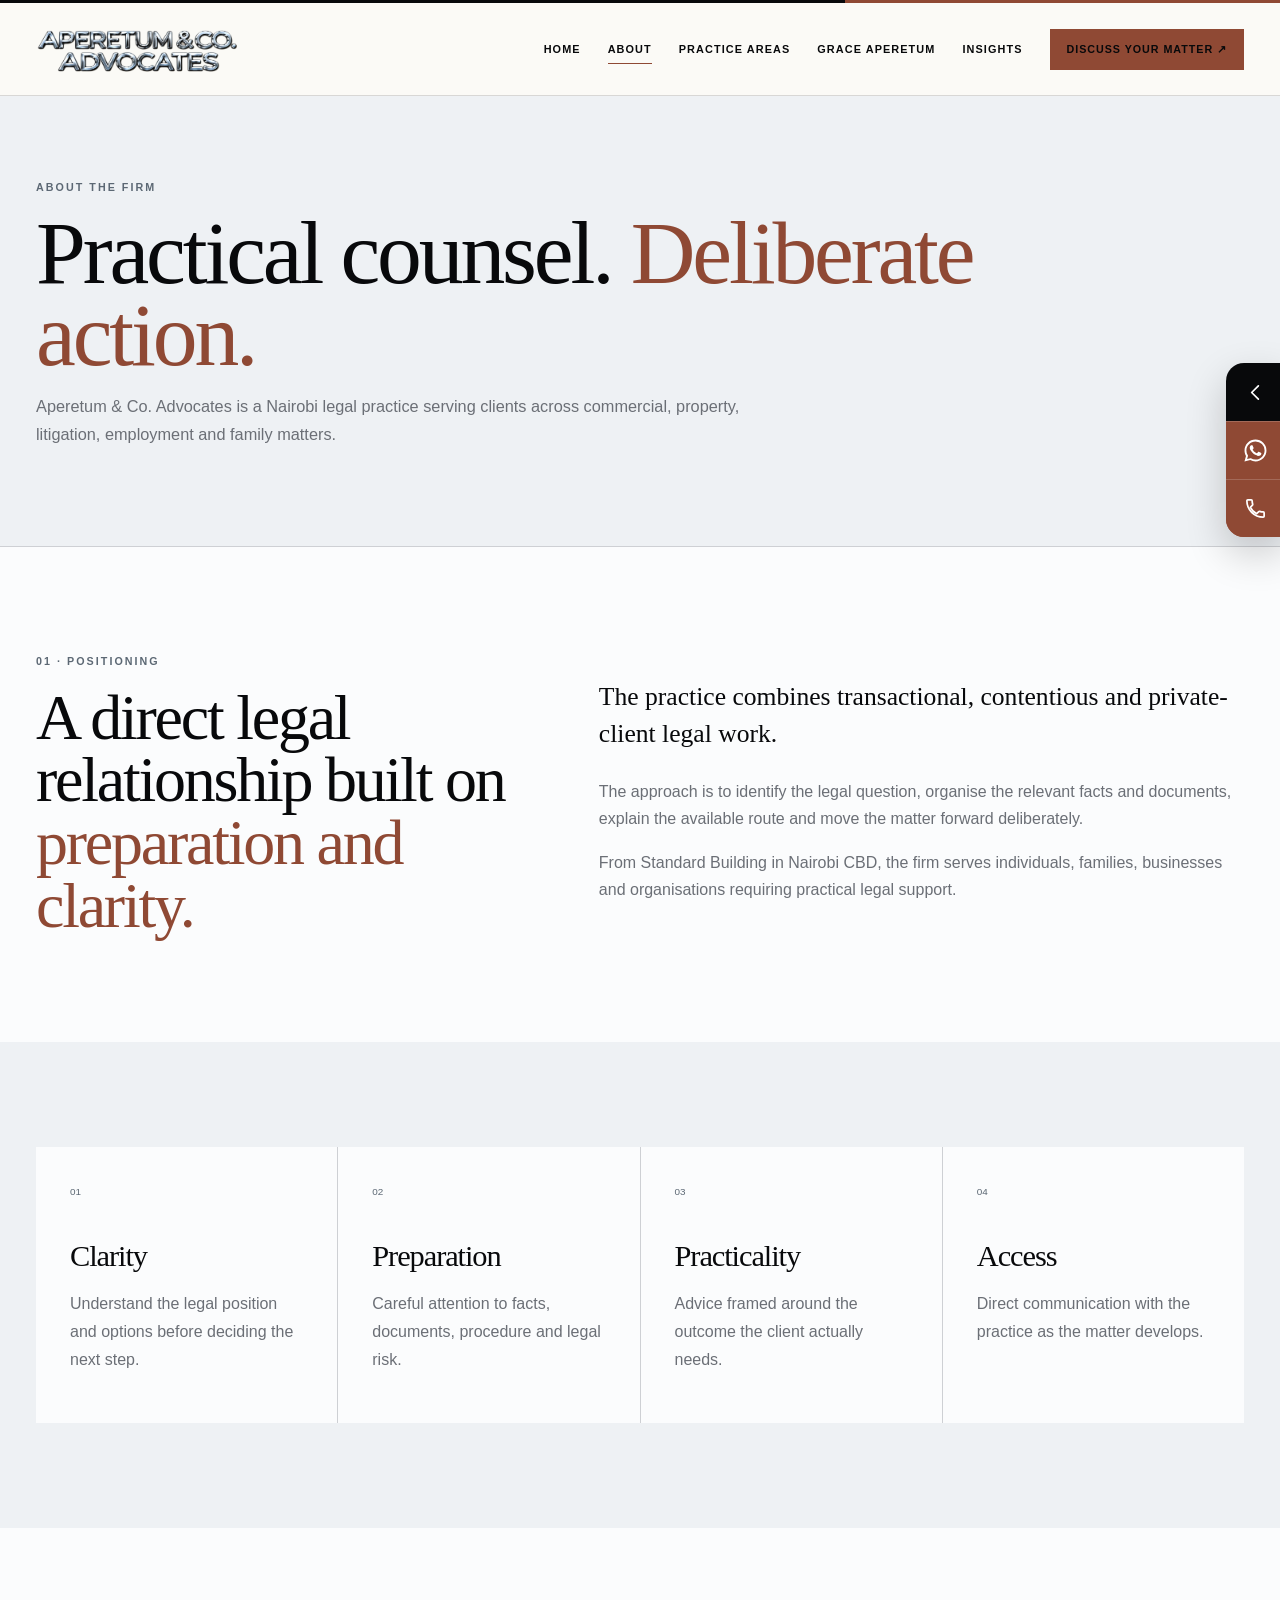
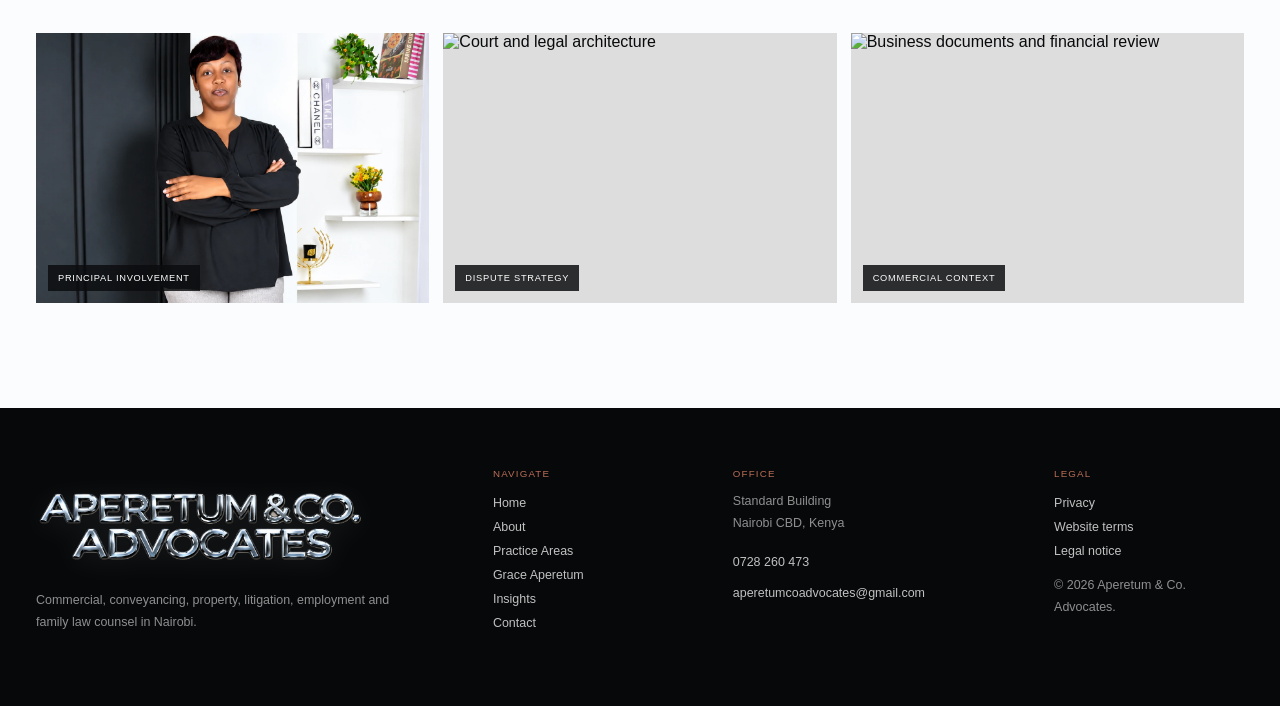
==== commit d5a51ee0: "Replace yellow accents with terracotta branding" ====
--- a/about/index.html
+++ b/about/index.html
@@ -1 +1 @@
-<!doctype html><html lang="en-KE"><head><meta charset="utf-8"><meta name="viewport" content="width=device-width,initial-scale=1,viewport-fit=cover"><title>About | Aperetum &amp; Co. Advocates</title><meta name="description" content="About Aperetum &amp; Co. Advocates, a Nairobi legal practice serving business, property, dispute and private-client needs."><link rel="canonical" href="https://aperetum-co-advocates.vercel.app/about"><meta name="theme-color" content="#08090b"><meta property="og:type" content="website"><meta property="og:title" content="About | Aperetum &amp; Co. Advocates"><meta property="og:description" content="About Aperetum &amp; Co. Advocates, a Nairobi legal practice serving business, property, dispute and private-client needs."><meta property="og:url" content="https://aperetum-co-advocates.vercel.app/about"><meta property="og:image" content="https://aperetum-co-advocates.vercel.app/images/social-card.jpg"><meta name="twitter:card" content="summary_large_image"><link rel="icon" type="image/png" sizes="192x192" href="/images/icon-192.png"><link rel="apple-touch-icon" href="/images/icon-192.png"><link rel="stylesheet" href="/assets/css/site.css?v=3"><script type="application/ld+json">{"@context": "https://schema.org", "@type": "LegalService", "name": "Aperetum & Co. Advocates", "url": "https://aperetum-co-advocates.vercel.app", "telephone": "+254728260473", "email": "aperetumcoadvocates@gmail.com", "areaServed": "Kenya", "address": {"@type": "PostalAddress", "streetAddress": "Standard Building", "addressLocality": "Nairobi", "addressCountry": "KE"}}</script></head><body><a class="skip-link" href="#main-content">Skip to content</a><header class="site-header" data-header><div class="nav-wrap"><a class="brand" href="/" aria-label="Aperetum & Co. Advocates home"><img src="/assets/media/aperetum-wordmark.webp" alt="Aperetum & Co. Advocates"></a><nav class="desktop-nav" aria-label="Primary navigation"><a href="/">Home</a><a href="/about" aria-current="page">About</a><a href="/practice-areas">Practice Areas</a><a href="/managing-partner">Grace Aperetum</a><a href="/insights">Insights</a><a class="nav-cta" href="/contact">Discuss your matter <span aria-hidden="true">↗</span></a></nav><button class="menu-toggle" type="button" aria-expanded="false" aria-controls="mobile-menu" aria-label="Open menu"><span></span><span></span></button></div><nav class="mobile-menu" id="mobile-menu" aria-label="Mobile navigation" hidden><a href="/">Home</a><a href="/about" aria-current="page">About</a><a href="/practice-areas">Practice Areas</a><a href="/managing-partner">Grace Aperetum</a><a href="/insights">Insights</a><a class="mobile-cta" href="/contact">Discuss your matter <span>↗</span></a></nav></header><aside class="contact-rail is-collapsed" aria-label="Quick contact" data-contact-rail><div class="contact-rail-stack"><button class="contact-rail-toggle" type="button" aria-label="Open contact options" aria-expanded="false" data-contact-toggle><svg viewBox="0 0 24 24" aria-hidden="true"><path d="M9 5l7 7-7 7"/></svg></button><div class="contact-rail-actions"><a href="https://wa.me/254728260473?text=Hello%20Aperetum%20%26%20Co.%20Advocates%2C%20I%20would%20like%20to%20discuss%20a%20legal%20matter." target="_blank" rel="noopener" aria-label="WhatsApp Aperetum & Co. Advocates"><svg class="brand-icon" viewBox="0 0 24 24" aria-hidden="true"><path d="M17.472 14.382c-.297-.149-1.758-.867-2.03-.967-.273-.099-.471-.148-.67.15-.197.297-.767.966-.94 1.164-.173.198-.347.223-.644.075-.297-.149-1.255-.463-2.39-1.475-.883-.788-1.48-1.761-1.653-2.059-.173-.297-.018-.458.13-.606.134-.133.298-.347.446-.52.149-.174.198-.298.298-.497.099-.198.05-.371-.025-.52-.075-.149-.669-1.612-.916-2.207-.242-.579-.487-.5-.669-.51-.173-.008-.372-.01-.57-.01-.198 0-.52.074-.792.372-.272.297-1.04 1.016-1.04 2.479s1.065 2.876 1.213 3.074c.149.198 2.095 3.2 5.077 4.487.709.306 1.262.489 1.694.626.712.226 1.36.194 1.872.118.571-.085 1.758-.719 2.006-1.413.248-.694.248-1.289.173-1.413-.074-.124-.272-.198-.57-.347M12.004 21.5h-.004a9.45 9.45 0 0 1-4.817-1.318l-.345-.205-3.583.94.956-3.493-.224-.358A9.43 9.43 0 0 1 2.5 11.996C2.5 6.757 6.765 2.5 12.005 2.5a9.42 9.42 0 0 1 6.72 2.786 9.43 9.43 0 0 1 2.775 6.718c-.002 5.238-4.267 9.496-9.496 9.496m8.085-17.585A11.36 11.36 0 0 0 12.004.56C5.7.56.573 5.689.57 11.994c0 2.009.524 3.97 1.519 5.699L.475 23.592l6.035-1.583a11.43 11.43 0 0 0 5.49 1.4h.005c6.303 0 11.43-5.128 11.433-11.435a11.36 11.36 0 0 0-3.349-8.059"/></svg></a><a href="tel:+254728260473" aria-label="Call Aperetum & Co. Advocates"><svg viewBox="0 0 24 24" aria-hidden="true"><path d="M6.62 10.79a15.46 15.46 0 0 0 6.59 6.59l2.2-2.2a1 1 0 0 1 1.02-.24c1.12.37 2.33.57 3.57.57a1 1 0 0 1 1 1V20a1 1 0 0 1-1 1C10.61 21 3 13.39 3 4a1 1 0 0 1 1-1h3.5a1 1 0 0 1 1 1c0 1.25.2 2.45.57 3.57a1 1 0 0 1-.25 1.02l-2.2 2.2z"/></svg></a></div></div></aside><main id="main-content"><section class="page-hero"><div><p class="eyebrow">About the firm</p><h1>Practical counsel. <span>Deliberate action.</span></h1><p>Aperetum & Co. Advocates is a Nairobi legal practice serving clients across commercial, property, litigation, employment and family matters.</p></div></section><section class="section"><div class="container editorial-two"><div><p class="eyebrow">01 · Positioning</p><h2>A direct legal relationship built on <span>preparation and clarity.</span></h2></div><div class="copy"><p class="lead">The practice combines transactional, contentious and private-client legal work.</p><p>The approach is to identify the legal question, organise the relevant facts and documents, explain the available route and move the matter forward deliberately.</p><p>From Standard Building in Nairobi CBD, the firm serves individuals, families, businesses and organisations requiring practical legal support.</p></div></div></section><section class="section soft"><div class="container"><div class="values-grid"><article><span>01</span><h3>Clarity</h3><p>Understand the legal position and options before deciding the next step.</p></article><article><span>02</span><h3>Preparation</h3><p>Careful attention to facts, documents, procedure and legal risk.</p></article><article><span>03</span><h3>Practicality</h3><p>Advice framed around the outcome the client actually needs.</p></article><article><span>04</span><h3>Access</h3><p>Direct communication with the practice as the matter develops.</p></article></div></div></section><section class="section"><div class="container visual-band"><figure class="reveal"><img src="/assets/media/grace-aperetum.webp" alt="Grace Nkirote Aperetum"><figcaption>Principal involvement</figcaption></figure><figure class="reveal"><img src="https://images.unsplash.com/photo-1453945619913-79ec89a82c51?auto=format&fit=crop&w=1200&q=82" alt="Court and legal architecture"><figcaption>Dispute strategy</figcaption></figure><figure class="reveal"><img src="https://images.unsplash.com/photo-1554224155-6726b3ff858f?auto=format&fit=crop&w=1200&q=82" alt="Business documents and financial review"><figcaption>Commercial context</figcaption></figure></div></section></main><footer class="site-footer"><div class="footer-grid"><div class="footer-brand"><img src="/assets/media/aperetum-wordmark.webp" alt="Aperetum & Co. Advocates"><p>Commercial, conveyancing, property, litigation, employment and family law counsel in Nairobi.</p></div><div><span class="footer-kicker">Navigate</span><a href="/">Home</a><a href="/about">About</a><a href="/practice-areas">Practice Areas</a><a href="/managing-partner">Grace Aperetum</a><a href="/insights">Insights</a><a href="/contact">Contact</a></div><div><span class="footer-kicker">Office</span><p>Standard Building<br>Nairobi CBD, Kenya</p><p><a href="tel:+254728260473">0728 260 473</a><a href="mailto:aperetumcoadvocates@gmail.com">aperetumcoadvocates@gmail.com</a></p></div><div><span class="footer-kicker">Legal</span><a href="/privacy">Privacy</a><a href="/terms">Website terms</a><a href="/legal-notice">Legal notice</a><p>© 2026 Aperetum & Co. Advocates.</p></div></div></footer><script src="/assets/js/site.js?v=2" defer></script></body></html>+<!doctype html><html lang="en-KE"><head><meta charset="utf-8"><meta name="viewport" content="width=device-width,initial-scale=1,viewport-fit=cover"><title>About | Aperetum &amp; Co. Advocates</title><meta name="description" content="About Aperetum &amp; Co. Advocates, a Nairobi legal practice serving business, property, dispute and private-client needs."><link rel="canonical" href="https://aperetum-co-advocates.vercel.app/about"><meta name="theme-color" content="#08090b"><meta property="og:type" content="website"><meta property="og:title" content="About | Aperetum &amp; Co. Advocates"><meta property="og:description" content="About Aperetum &amp; Co. Advocates, a Nairobi legal practice serving business, property, dispute and private-client needs."><meta property="og:url" content="https://aperetum-co-advocates.vercel.app/about"><meta property="og:image" content="https://aperetum-co-advocates.vercel.app/images/social-card.jpg"><meta name="twitter:card" content="summary_large_image"><link rel="icon" type="image/png" sizes="192x192" href="/images/icon-192.png"><link rel="apple-touch-icon" href="/images/icon-192.png"><link rel="stylesheet" href="/assets/css/site.css?v=4"><script type="application/ld+json">{"@context": "https://schema.org", "@type": "LegalService", "name": "Aperetum & Co. Advocates", "url": "https://aperetum-co-advocates.vercel.app", "telephone": "+254728260473", "email": "aperetumcoadvocates@gmail.com", "areaServed": "Kenya", "address": {"@type": "PostalAddress", "streetAddress": "Standard Building", "addressLocality": "Nairobi", "addressCountry": "KE"}}</script></head><body><a class="skip-link" href="#main-content">Skip to content</a><header class="site-header" data-header><div class="nav-wrap"><a class="brand" href="/" aria-label="Aperetum & Co. Advocates home"><img src="/assets/media/aperetum-wordmark.webp" alt="Aperetum & Co. Advocates"></a><nav class="desktop-nav" aria-label="Primary navigation"><a href="/">Home</a><a href="/about" aria-current="page">About</a><a href="/practice-areas">Practice Areas</a><a href="/managing-partner">Grace Aperetum</a><a href="/insights">Insights</a><a class="nav-cta" href="/contact">Discuss your matter <span aria-hidden="true">↗</span></a></nav><button class="menu-toggle" type="button" aria-expanded="false" aria-controls="mobile-menu" aria-label="Open menu"><span></span><span></span></button></div><nav class="mobile-menu" id="mobile-menu" aria-label="Mobile navigation" hidden><a href="/">Home</a><a href="/about" aria-current="page">About</a><a href="/practice-areas">Practice Areas</a><a href="/managing-partner">Grace Aperetum</a><a href="/insights">Insights</a><a class="mobile-cta" href="/contact">Discuss your matter <span>↗</span></a></nav></header><aside class="contact-rail is-collapsed" aria-label="Quick contact" data-contact-rail><div class="contact-rail-stack"><button class="contact-rail-toggle" type="button" aria-label="Open contact options" aria-expanded="false" data-contact-toggle><svg viewBox="0 0 24 24" aria-hidden="true"><path d="M9 5l7 7-7 7"/></svg></button><div class="contact-rail-actions"><a href="https://wa.me/254728260473?text=Hello%20Aperetum%20%26%20Co.%20Advocates%2C%20I%20would%20like%20to%20discuss%20a%20legal%20matter." target="_blank" rel="noopener" aria-label="WhatsApp Aperetum & Co. Advocates"><svg class="brand-icon" viewBox="0 0 24 24" aria-hidden="true"><path d="M17.472 14.382c-.297-.149-1.758-.867-2.03-.967-.273-.099-.471-.148-.67.15-.197.297-.767.966-.94 1.164-.173.198-.347.223-.644.075-.297-.149-1.255-.463-2.39-1.475-.883-.788-1.48-1.761-1.653-2.059-.173-.297-.018-.458.13-.606.134-.133.298-.347.446-.52.149-.174.198-.298.298-.497.099-.198.05-.371-.025-.52-.075-.149-.669-1.612-.916-2.207-.242-.579-.487-.5-.669-.51-.173-.008-.372-.01-.57-.01-.198 0-.52.074-.792.372-.272.297-1.04 1.016-1.04 2.479s1.065 2.876 1.213 3.074c.149.198 2.095 3.2 5.077 4.487.709.306 1.262.489 1.694.626.712.226 1.36.194 1.872.118.571-.085 1.758-.719 2.006-1.413.248-.694.248-1.289.173-1.413-.074-.124-.272-.198-.57-.347M12.004 21.5h-.004a9.45 9.45 0 0 1-4.817-1.318l-.345-.205-3.583.94.956-3.493-.224-.358A9.43 9.43 0 0 1 2.5 11.996C2.5 6.757 6.765 2.5 12.005 2.5a9.42 9.42 0 0 1 6.72 2.786 9.43 9.43 0 0 1 2.775 6.718c-.002 5.238-4.267 9.496-9.496 9.496m8.085-17.585A11.36 11.36 0 0 0 12.004.56C5.7.56.573 5.689.57 11.994c0 2.009.524 3.97 1.519 5.699L.475 23.592l6.035-1.583a11.43 11.43 0 0 0 5.49 1.4h.005c6.303 0 11.43-5.128 11.433-11.435a11.36 11.36 0 0 0-3.349-8.059"/></svg></a><a href="tel:+254728260473" aria-label="Call Aperetum & Co. Advocates"><svg viewBox="0 0 24 24" aria-hidden="true"><path d="M6.62 10.79a15.46 15.46 0 0 0 6.59 6.59l2.2-2.2a1 1 0 0 1 1.02-.24c1.12.37 2.33.57 3.57.57a1 1 0 0 1 1 1V20a1 1 0 0 1-1 1C10.61 21 3 13.39 3 4a1 1 0 0 1 1-1h3.5a1 1 0 0 1 1 1c0 1.25.2 2.45.57 3.57a1 1 0 0 1-.25 1.02l-2.2 2.2z"/></svg></a></div></div></aside><main id="main-content"><section class="page-hero"><div><p class="eyebrow">About the firm</p><h1>Practical counsel. <span>Deliberate action.</span></h1><p>Aperetum & Co. Advocates is a Nairobi legal practice serving clients across commercial, property, litigation, employment and family matters.</p></div></section><section class="section"><div class="container editorial-two"><div><p class="eyebrow">01 · Positioning</p><h2>A direct legal relationship built on <span>preparation and clarity.</span></h2></div><div class="copy"><p class="lead">The practice combines transactional, contentious and private-client legal work.</p><p>The approach is to identify the legal question, organise the relevant facts and documents, explain the available route and move the matter forward deliberately.</p><p>From Standard Building in Nairobi CBD, the firm serves individuals, families, businesses and organisations requiring practical legal support.</p></div></div></section><section class="section soft"><div class="container"><div class="values-grid"><article><span>01</span><h3>Clarity</h3><p>Understand the legal position and options before deciding the next step.</p></article><article><span>02</span><h3>Preparation</h3><p>Careful attention to facts, documents, procedure and legal risk.</p></article><article><span>03</span><h3>Practicality</h3><p>Advice framed around the outcome the client actually needs.</p></article><article><span>04</span><h3>Access</h3><p>Direct communication with the practice as the matter develops.</p></article></div></div></section><section class="section"><div class="container visual-band"><figure class="reveal"><img src="/assets/media/grace-aperetum.webp" alt="Grace Nkirote Aperetum"><figcaption>Principal involvement</figcaption></figure><figure class="reveal"><img src="https://images.unsplash.com/photo-1453945619913-79ec89a82c51?auto=format&fit=crop&w=1200&q=82" alt="Court and legal architecture"><figcaption>Dispute strategy</figcaption></figure><figure class="reveal"><img src="https://images.unsplash.com/photo-1554224155-6726b3ff858f?auto=format&fit=crop&w=1200&q=82" alt="Business documents and financial review"><figcaption>Commercial context</figcaption></figure></div></section></main><footer class="site-footer"><div class="footer-grid"><div class="footer-brand"><img src="/assets/media/aperetum-wordmark.webp" alt="Aperetum & Co. Advocates"><p>Commercial, conveyancing, property, litigation, employment and family law counsel in Nairobi.</p></div><div><span class="footer-kicker">Navigate</span><a href="/">Home</a><a href="/about">About</a><a href="/practice-areas">Practice Areas</a><a href="/managing-partner">Grace Aperetum</a><a href="/insights">Insights</a><a href="/contact">Contact</a></div><div><span class="footer-kicker">Office</span><p>Standard Building<br>Nairobi CBD, Kenya</p><p><a href="tel:+254728260473">0728 260 473</a><a href="mailto:aperetumcoadvocates@gmail.com">aperetumcoadvocates@gmail.com</a></p></div><div><span class="footer-kicker">Legal</span><a href="/privacy">Privacy</a><a href="/terms">Website terms</a><a href="/legal-notice">Legal notice</a><p>© 2026 Aperetum & Co. Advocates.</p></div></div></footer><script src="/assets/js/site.js?v=2" defer></script></body></html>
--- a/assets/css/site.css
+++ b/assets/css/site.css
@@ -1,4 +1,4 @@
-:root{--ink:#08090b;--ink2:#14171b;--gold:#d2a91e;--gold2:#efd36f;--paper:#fbfcfd;--soft:#eef1f4;--white:#fff;--muted:#6b6f76;--line:rgba(11,12,15,.14);--container:1320px;--serif:Georgia,"Times New Roman",serif;--sans:Inter,ui-sans-serif,-apple-system,BlinkMacSystemFont,"Segoe UI",Arial,sans-serif;--shadow:0 22px 60px rgba(11,12,15,.13)}
+:root{--ink:#08090b;--ink2:#14171b;--gold:#8f4934;--gold2:#b86d55;--paper:#fbfcfd;--soft:#eef1f4;--white:#fff;--muted:#6b6f76;--line:rgba(11,12,15,.14);--container:1320px;--serif:Georgia,"Times New Roman",serif;--sans:Inter,ui-sans-serif,-apple-system,BlinkMacSystemFont,"Segoe UI",Arial,sans-serif;--shadow:0 22px 60px rgba(11,12,15,.13)}
 *{box-sizing:border-box}html{scroll-behavior:smooth;overflow-x:hidden}body{margin:0;background:var(--paper);color:var(--ink);font-family:var(--sans);overflow-x:hidden;-webkit-font-smoothing:antialiased}a{color:inherit;text-decoration:none}img,video{display:block;max-width:100%}button,input,textarea,select{font:inherit}.container{width:min(var(--container),calc(100% - 72px));margin-inline:auto}.eyebrow{margin:0 0 16px;text-transform:uppercase;letter-spacing:.19em;font-size:.67rem;font-weight:850;color:#5c6874}.eyebrow.light{color:var(--gold2)}h1,h2,h3{font-family:var(--serif);font-weight:500;letter-spacing:-.035em;margin:0}h1 span,h2 span{color:var(--gold)}p{line-height:1.72}.lead{font-family:var(--serif);font-size:clamp(1.28rem,2vw,1.75rem);line-height:1.45}.button{display:inline-flex;align-items:center;justify-content:center;gap:10px;min-height:50px;padding:0 22px;border:1px solid transparent;text-transform:uppercase;letter-spacing:.09em;font-size:.72rem;font-weight:850;transition:.22s ease;cursor:pointer}.button-gold{background:linear-gradient(135deg,#dbe2e8,#8f9aa5);color:#08090b}.button-gold:hover{background:#cfd7de;transform:translateY(-1px)}.button-outline-light{border-color:rgba(255,255,255,.42);color:#fff}.button-outline-light:hover{background:#fff;color:var(--ink)}.button-dark{background:var(--ink);color:#fff}.button-light{background:#fff;color:var(--ink)}.text-link{display:inline-flex;align-items:center;gap:8px;padding-bottom:5px;border-bottom:1px solid currentColor;text-transform:uppercase;letter-spacing:.08em;font-size:.72rem;font-weight:850}.light-link{color:#fff}.reveal{opacity:0;transform:translateY(16px);transition:opacity .65s ease,transform .65s ease}.reveal.is-visible{opacity:1;transform:none}
 .site-header{position:sticky;top:0;z-index:100;background:rgba(251,250,246,.96);backdrop-filter:blur(16px);border-top:3px solid var(--ink);border-bottom:1px solid var(--line)}.site-header:after{content:"";position:absolute;right:0;top:-3px;width:34%;height:3px;background:var(--gold)}.nav-wrap{width:min(var(--container),calc(100% - 72px));height:92px;margin:auto;display:flex;align-items:center;gap:38px}.brand{margin-right:auto;min-width:0;display:flex;align-items:center}.brand img{width:318px;height:74px;object-fit:contain;object-position:left center}.desktop-nav{display:flex;align-items:center;gap:27px}.desktop-nav>a:not(.nav-cta){font-size:.68rem;text-transform:uppercase;letter-spacing:.1em;font-weight:850;position:relative;white-space:nowrap}.desktop-nav>a:not(.nav-cta):after{content:"";position:absolute;left:0;bottom:-9px;width:0;height:1px;background:var(--gold);transition:.2s}.desktop-nav>a:hover:after,.desktop-nav>a[aria-current="page"]:after{width:100%}.nav-cta{background:var(--gold);padding:14px 17px;font-size:.67rem;text-transform:uppercase;letter-spacing:.09em;font-weight:850;white-space:nowrap}.menu-toggle{display:none;width:44px;height:44px;border:1px solid var(--line);background:transparent;padding:10px}.menu-toggle span{display:block;height:2px;background:var(--ink);margin:6px 0}.mobile-menu{position:absolute;left:0;right:0;top:100%;background:var(--paper);padding:18px 24px 28px;border-bottom:1px solid var(--line);box-shadow:0 18px 30px rgba(11,12,15,.08)}.mobile-menu a{display:flex;justify-content:space-between;padding:14px 0;border-bottom:1px solid var(--line);font-family:var(--serif);font-size:1.2rem}.mobile-menu .mobile-cta{margin-top:14px;background:var(--gold);padding:15px 16px;border:0;font-family:var(--sans);font-size:.72rem;text-transform:uppercase;letter-spacing:.08em;font-weight:850}
 .video-hero{position:relative;min-height:720px;color:#fff;display:flex;align-items:stretch;overflow:hidden;background:#07080a}.hero-background{position:absolute;inset:0;width:100%;height:100%;object-fit:cover;object-position:center 48%;filter:saturate(.78) contrast(1.07) brightness(.9);transform:scale(1.015)}.hero-video-overlay{position:absolute;inset:0;background:linear-gradient(90deg,rgba(5,6,8,.96) 0%,rgba(5,6,8,.86) 40%,rgba(5,6,8,.52) 67%,rgba(5,6,8,.25) 100%),linear-gradient(0deg,rgba(5,6,8,.68),transparent 60%)}.home-hero-copy{position:relative;z-index:2;width:min(var(--container),calc(100% - 72px));margin:auto;padding:clamp(74px,7vw,118px) 0;display:flex;flex-direction:column;justify-content:center}.home-hero h1{font-size:clamp(4rem,6.8vw,7.2rem);line-height:.91;max-width:900px}.hero-lede{max-width:730px;color:rgba(255,255,255,.8);font-size:1.08rem;margin:28px 0 30px}.hero-actions{display:flex;align-items:center;gap:22px;flex-wrap:wrap}.hero-facts{display:grid;grid-template-columns:1fr 1fr;gap:28px;margin-top:48px;padding-top:20px;border-top:1px solid rgba(255,255,255,.17);max-width:720px}.hero-facts span{display:block;text-transform:uppercase;letter-spacing:.14em;font-size:.61rem;color:var(--gold2);margin-bottom:4px}.hero-facts strong{font-family:var(--serif);font-weight:500}.signal-strip{background:var(--ink2);color:#fff;display:grid;grid-template-columns:repeat(3,1fr);padding:0 max(36px,calc((100vw - var(--container))/2))}.signal-strip>div{padding:24px 28px;border-right:1px solid rgba(255,255,255,.14)}.signal-strip>div:first-child{padding-left:0}.signal-strip span{display:block;text-transform:uppercase;letter-spacing:.13em;font-size:.6rem;color:var(--gold2);margin-bottom:6px}.signal-strip strong{font-family:var(--serif);font-weight:500;font-size:1.04rem}
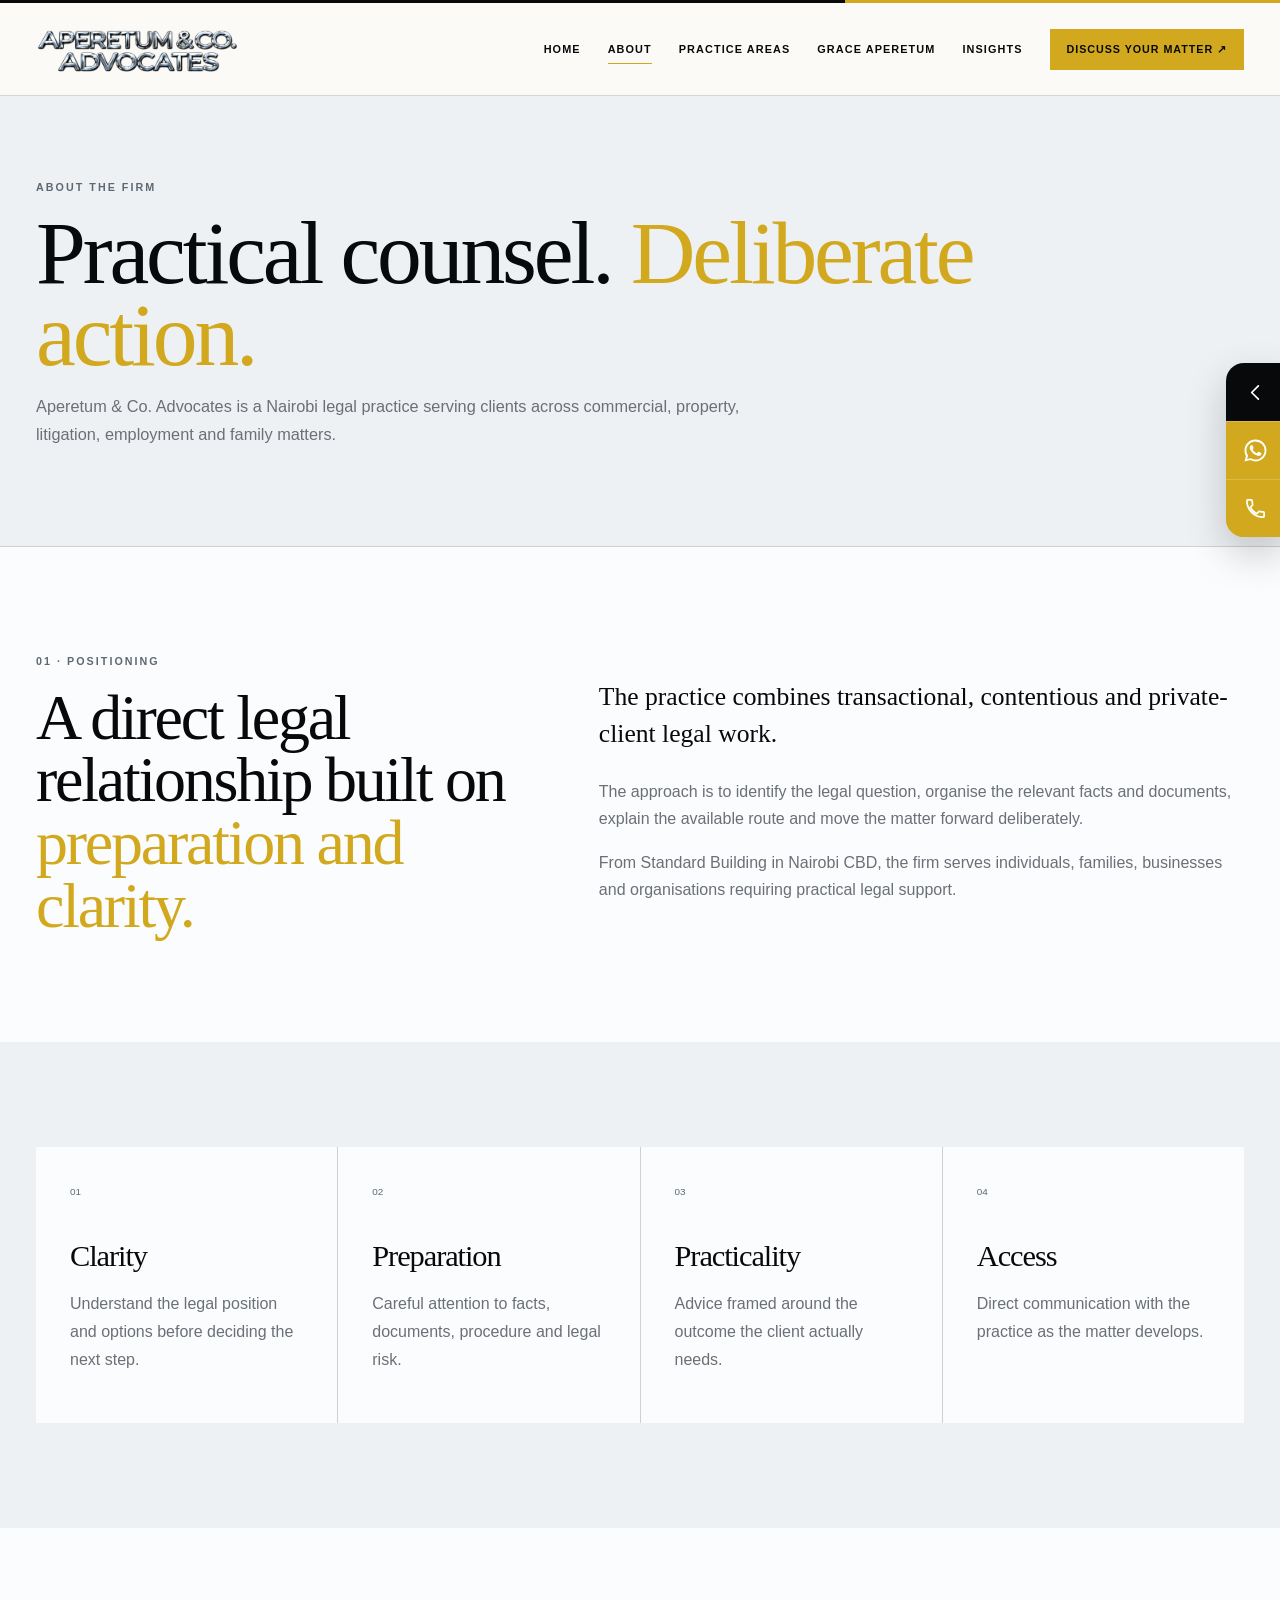
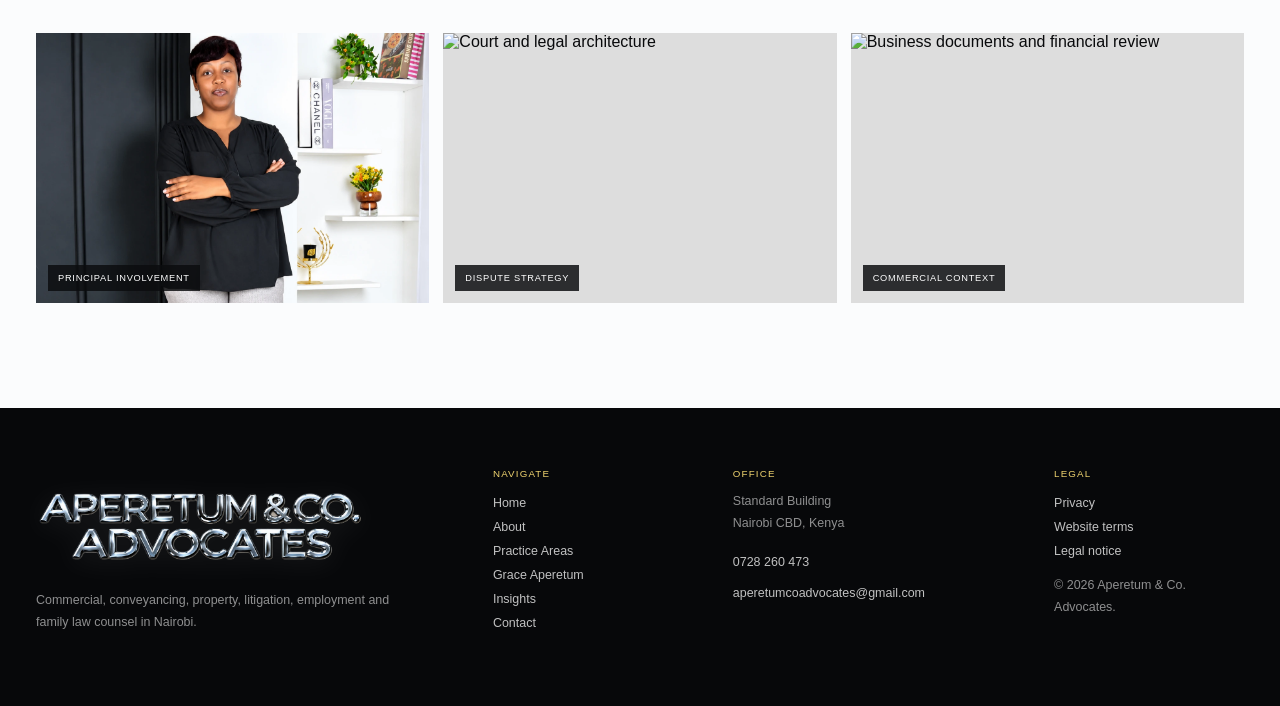
==== commit 03c4ef9b: "Restore previous colour scheme" ====
--- a/about/index.html
+++ b/about/index.html
@@ -1 +1 @@
-<!doctype html><html lang="en-KE"><head><meta charset="utf-8"><meta name="viewport" content="width=device-width,initial-scale=1,viewport-fit=cover"><title>About | Aperetum &amp; Co. Advocates</title><meta name="description" content="About Aperetum &amp; Co. Advocates, a Nairobi legal practice serving business, property, dispute and private-client needs."><link rel="canonical" href="https://aperetum-co-advocates.vercel.app/about"><meta name="theme-color" content="#08090b"><meta property="og:type" content="website"><meta property="og:title" content="About | Aperetum &amp; Co. Advocates"><meta property="og:description" content="About Aperetum &amp; Co. Advocates, a Nairobi legal practice serving business, property, dispute and private-client needs."><meta property="og:url" content="https://aperetum-co-advocates.vercel.app/about"><meta property="og:image" content="https://aperetum-co-advocates.vercel.app/images/social-card.jpg"><meta name="twitter:card" content="summary_large_image"><link rel="icon" type="image/png" sizes="192x192" href="/images/icon-192.png"><link rel="apple-touch-icon" href="/images/icon-192.png"><link rel="stylesheet" href="/assets/css/site.css?v=4"><script type="application/ld+json">{"@context": "https://schema.org", "@type": "LegalService", "name": "Aperetum & Co. Advocates", "url": "https://aperetum-co-advocates.vercel.app", "telephone": "+254728260473", "email": "aperetumcoadvocates@gmail.com", "areaServed": "Kenya", "address": {"@type": "PostalAddress", "streetAddress": "Standard Building", "addressLocality": "Nairobi", "addressCountry": "KE"}}</script></head><body><a class="skip-link" href="#main-content">Skip to content</a><header class="site-header" data-header><div class="nav-wrap"><a class="brand" href="/" aria-label="Aperetum & Co. Advocates home"><img src="/assets/media/aperetum-wordmark.webp" alt="Aperetum & Co. Advocates"></a><nav class="desktop-nav" aria-label="Primary navigation"><a href="/">Home</a><a href="/about" aria-current="page">About</a><a href="/practice-areas">Practice Areas</a><a href="/managing-partner">Grace Aperetum</a><a href="/insights">Insights</a><a class="nav-cta" href="/contact">Discuss your matter <span aria-hidden="true">↗</span></a></nav><button class="menu-toggle" type="button" aria-expanded="false" aria-controls="mobile-menu" aria-label="Open menu"><span></span><span></span></button></div><nav class="mobile-menu" id="mobile-menu" aria-label="Mobile navigation" hidden><a href="/">Home</a><a href="/about" aria-current="page">About</a><a href="/practice-areas">Practice Areas</a><a href="/managing-partner">Grace Aperetum</a><a href="/insights">Insights</a><a class="mobile-cta" href="/contact">Discuss your matter <span>↗</span></a></nav></header><aside class="contact-rail is-collapsed" aria-label="Quick contact" data-contact-rail><div class="contact-rail-stack"><button class="contact-rail-toggle" type="button" aria-label="Open contact options" aria-expanded="false" data-contact-toggle><svg viewBox="0 0 24 24" aria-hidden="true"><path d="M9 5l7 7-7 7"/></svg></button><div class="contact-rail-actions"><a href="https://wa.me/254728260473?text=Hello%20Aperetum%20%26%20Co.%20Advocates%2C%20I%20would%20like%20to%20discuss%20a%20legal%20matter." target="_blank" rel="noopener" aria-label="WhatsApp Aperetum & Co. Advocates"><svg class="brand-icon" viewBox="0 0 24 24" aria-hidden="true"><path d="M17.472 14.382c-.297-.149-1.758-.867-2.03-.967-.273-.099-.471-.148-.67.15-.197.297-.767.966-.94 1.164-.173.198-.347.223-.644.075-.297-.149-1.255-.463-2.39-1.475-.883-.788-1.48-1.761-1.653-2.059-.173-.297-.018-.458.13-.606.134-.133.298-.347.446-.52.149-.174.198-.298.298-.497.099-.198.05-.371-.025-.52-.075-.149-.669-1.612-.916-2.207-.242-.579-.487-.5-.669-.51-.173-.008-.372-.01-.57-.01-.198 0-.52.074-.792.372-.272.297-1.04 1.016-1.04 2.479s1.065 2.876 1.213 3.074c.149.198 2.095 3.2 5.077 4.487.709.306 1.262.489 1.694.626.712.226 1.36.194 1.872.118.571-.085 1.758-.719 2.006-1.413.248-.694.248-1.289.173-1.413-.074-.124-.272-.198-.57-.347M12.004 21.5h-.004a9.45 9.45 0 0 1-4.817-1.318l-.345-.205-3.583.94.956-3.493-.224-.358A9.43 9.43 0 0 1 2.5 11.996C2.5 6.757 6.765 2.5 12.005 2.5a9.42 9.42 0 0 1 6.72 2.786 9.43 9.43 0 0 1 2.775 6.718c-.002 5.238-4.267 9.496-9.496 9.496m8.085-17.585A11.36 11.36 0 0 0 12.004.56C5.7.56.573 5.689.57 11.994c0 2.009.524 3.97 1.519 5.699L.475 23.592l6.035-1.583a11.43 11.43 0 0 0 5.49 1.4h.005c6.303 0 11.43-5.128 11.433-11.435a11.36 11.36 0 0 0-3.349-8.059"/></svg></a><a href="tel:+254728260473" aria-label="Call Aperetum & Co. Advocates"><svg viewBox="0 0 24 24" aria-hidden="true"><path d="M6.62 10.79a15.46 15.46 0 0 0 6.59 6.59l2.2-2.2a1 1 0 0 1 1.02-.24c1.12.37 2.33.57 3.57.57a1 1 0 0 1 1 1V20a1 1 0 0 1-1 1C10.61 21 3 13.39 3 4a1 1 0 0 1 1-1h3.5a1 1 0 0 1 1 1c0 1.25.2 2.45.57 3.57a1 1 0 0 1-.25 1.02l-2.2 2.2z"/></svg></a></div></div></aside><main id="main-content"><section class="page-hero"><div><p class="eyebrow">About the firm</p><h1>Practical counsel. <span>Deliberate action.</span></h1><p>Aperetum & Co. Advocates is a Nairobi legal practice serving clients across commercial, property, litigation, employment and family matters.</p></div></section><section class="section"><div class="container editorial-two"><div><p class="eyebrow">01 · Positioning</p><h2>A direct legal relationship built on <span>preparation and clarity.</span></h2></div><div class="copy"><p class="lead">The practice combines transactional, contentious and private-client legal work.</p><p>The approach is to identify the legal question, organise the relevant facts and documents, explain the available route and move the matter forward deliberately.</p><p>From Standard Building in Nairobi CBD, the firm serves individuals, families, businesses and organisations requiring practical legal support.</p></div></div></section><section class="section soft"><div class="container"><div class="values-grid"><article><span>01</span><h3>Clarity</h3><p>Understand the legal position and options before deciding the next step.</p></article><article><span>02</span><h3>Preparation</h3><p>Careful attention to facts, documents, procedure and legal risk.</p></article><article><span>03</span><h3>Practicality</h3><p>Advice framed around the outcome the client actually needs.</p></article><article><span>04</span><h3>Access</h3><p>Direct communication with the practice as the matter develops.</p></article></div></div></section><section class="section"><div class="container visual-band"><figure class="reveal"><img src="/assets/media/grace-aperetum.webp" alt="Grace Nkirote Aperetum"><figcaption>Principal involvement</figcaption></figure><figure class="reveal"><img src="https://images.unsplash.com/photo-1453945619913-79ec89a82c51?auto=format&fit=crop&w=1200&q=82" alt="Court and legal architecture"><figcaption>Dispute strategy</figcaption></figure><figure class="reveal"><img src="https://images.unsplash.com/photo-1554224155-6726b3ff858f?auto=format&fit=crop&w=1200&q=82" alt="Business documents and financial review"><figcaption>Commercial context</figcaption></figure></div></section></main><footer class="site-footer"><div class="footer-grid"><div class="footer-brand"><img src="/assets/media/aperetum-wordmark.webp" alt="Aperetum & Co. Advocates"><p>Commercial, conveyancing, property, litigation, employment and family law counsel in Nairobi.</p></div><div><span class="footer-kicker">Navigate</span><a href="/">Home</a><a href="/about">About</a><a href="/practice-areas">Practice Areas</a><a href="/managing-partner">Grace Aperetum</a><a href="/insights">Insights</a><a href="/contact">Contact</a></div><div><span class="footer-kicker">Office</span><p>Standard Building<br>Nairobi CBD, Kenya</p><p><a href="tel:+254728260473">0728 260 473</a><a href="mailto:aperetumcoadvocates@gmail.com">aperetumcoadvocates@gmail.com</a></p></div><div><span class="footer-kicker">Legal</span><a href="/privacy">Privacy</a><a href="/terms">Website terms</a><a href="/legal-notice">Legal notice</a><p>© 2026 Aperetum & Co. Advocates.</p></div></div></footer><script src="/assets/js/site.js?v=2" defer></script></body></html>+<!doctype html><html lang="en-KE"><head><meta charset="utf-8"><meta name="viewport" content="width=device-width,initial-scale=1,viewport-fit=cover"><title>About | Aperetum &amp; Co. Advocates</title><meta name="description" content="About Aperetum &amp; Co. Advocates, a Nairobi legal practice serving business, property, dispute and private-client needs."><link rel="canonical" href="https://aperetum-co-advocates.vercel.app/about"><meta name="theme-color" content="#08090b"><meta property="og:type" content="website"><meta property="og:title" content="About | Aperetum &amp; Co. Advocates"><meta property="og:description" content="About Aperetum &amp; Co. Advocates, a Nairobi legal practice serving business, property, dispute and private-client needs."><meta property="og:url" content="https://aperetum-co-advocates.vercel.app/about"><meta property="og:image" content="https://aperetum-co-advocates.vercel.app/images/social-card.jpg"><meta name="twitter:card" content="summary_large_image"><link rel="icon" type="image/png" sizes="192x192" href="/images/icon-192.png"><link rel="apple-touch-icon" href="/images/icon-192.png"><link rel="stylesheet" href="/assets/css/site.css?v=3"><script type="application/ld+json">{"@context": "https://schema.org", "@type": "LegalService", "name": "Aperetum & Co. Advocates", "url": "https://aperetum-co-advocates.vercel.app", "telephone": "+254728260473", "email": "aperetumcoadvocates@gmail.com", "areaServed": "Kenya", "address": {"@type": "PostalAddress", "streetAddress": "Standard Building", "addressLocality": "Nairobi", "addressCountry": "KE"}}</script></head><body><a class="skip-link" href="#main-content">Skip to content</a><header class="site-header" data-header><div class="nav-wrap"><a class="brand" href="/" aria-label="Aperetum & Co. Advocates home"><img src="/assets/media/aperetum-wordmark.webp" alt="Aperetum & Co. Advocates"></a><nav class="desktop-nav" aria-label="Primary navigation"><a href="/">Home</a><a href="/about" aria-current="page">About</a><a href="/practice-areas">Practice Areas</a><a href="/managing-partner">Grace Aperetum</a><a href="/insights">Insights</a><a class="nav-cta" href="/contact">Discuss your matter <span aria-hidden="true">↗</span></a></nav><button class="menu-toggle" type="button" aria-expanded="false" aria-controls="mobile-menu" aria-label="Open menu"><span></span><span></span></button></div><nav class="mobile-menu" id="mobile-menu" aria-label="Mobile navigation" hidden><a href="/">Home</a><a href="/about" aria-current="page">About</a><a href="/practice-areas">Practice Areas</a><a href="/managing-partner">Grace Aperetum</a><a href="/insights">Insights</a><a class="mobile-cta" href="/contact">Discuss your matter <span>↗</span></a></nav></header><aside class="contact-rail is-collapsed" aria-label="Quick contact" data-contact-rail><div class="contact-rail-stack"><button class="contact-rail-toggle" type="button" aria-label="Open contact options" aria-expanded="false" data-contact-toggle><svg viewBox="0 0 24 24" aria-hidden="true"><path d="M9 5l7 7-7 7"/></svg></button><div class="contact-rail-actions"><a href="https://wa.me/254728260473?text=Hello%20Aperetum%20%26%20Co.%20Advocates%2C%20I%20would%20like%20to%20discuss%20a%20legal%20matter." target="_blank" rel="noopener" aria-label="WhatsApp Aperetum & Co. Advocates"><svg class="brand-icon" viewBox="0 0 24 24" aria-hidden="true"><path d="M17.472 14.382c-.297-.149-1.758-.867-2.03-.967-.273-.099-.471-.148-.67.15-.197.297-.767.966-.94 1.164-.173.198-.347.223-.644.075-.297-.149-1.255-.463-2.39-1.475-.883-.788-1.48-1.761-1.653-2.059-.173-.297-.018-.458.13-.606.134-.133.298-.347.446-.52.149-.174.198-.298.298-.497.099-.198.05-.371-.025-.52-.075-.149-.669-1.612-.916-2.207-.242-.579-.487-.5-.669-.51-.173-.008-.372-.01-.57-.01-.198 0-.52.074-.792.372-.272.297-1.04 1.016-1.04 2.479s1.065 2.876 1.213 3.074c.149.198 2.095 3.2 5.077 4.487.709.306 1.262.489 1.694.626.712.226 1.36.194 1.872.118.571-.085 1.758-.719 2.006-1.413.248-.694.248-1.289.173-1.413-.074-.124-.272-.198-.57-.347M12.004 21.5h-.004a9.45 9.45 0 0 1-4.817-1.318l-.345-.205-3.583.94.956-3.493-.224-.358A9.43 9.43 0 0 1 2.5 11.996C2.5 6.757 6.765 2.5 12.005 2.5a9.42 9.42 0 0 1 6.72 2.786 9.43 9.43 0 0 1 2.775 6.718c-.002 5.238-4.267 9.496-9.496 9.496m8.085-17.585A11.36 11.36 0 0 0 12.004.56C5.7.56.573 5.689.57 11.994c0 2.009.524 3.97 1.519 5.699L.475 23.592l6.035-1.583a11.43 11.43 0 0 0 5.49 1.4h.005c6.303 0 11.43-5.128 11.433-11.435a11.36 11.36 0 0 0-3.349-8.059"/></svg></a><a href="tel:+254728260473" aria-label="Call Aperetum & Co. Advocates"><svg viewBox="0 0 24 24" aria-hidden="true"><path d="M6.62 10.79a15.46 15.46 0 0 0 6.59 6.59l2.2-2.2a1 1 0 0 1 1.02-.24c1.12.37 2.33.57 3.57.57a1 1 0 0 1 1 1V20a1 1 0 0 1-1 1C10.61 21 3 13.39 3 4a1 1 0 0 1 1-1h3.5a1 1 0 0 1 1 1c0 1.25.2 2.45.57 3.57a1 1 0 0 1-.25 1.02l-2.2 2.2z"/></svg></a></div></div></aside><main id="main-content"><section class="page-hero"><div><p class="eyebrow">About the firm</p><h1>Practical counsel. <span>Deliberate action.</span></h1><p>Aperetum & Co. Advocates is a Nairobi legal practice serving clients across commercial, property, litigation, employment and family matters.</p></div></section><section class="section"><div class="container editorial-two"><div><p class="eyebrow">01 · Positioning</p><h2>A direct legal relationship built on <span>preparation and clarity.</span></h2></div><div class="copy"><p class="lead">The practice combines transactional, contentious and private-client legal work.</p><p>The approach is to identify the legal question, organise the relevant facts and documents, explain the available route and move the matter forward deliberately.</p><p>From Standard Building in Nairobi CBD, the firm serves individuals, families, businesses and organisations requiring practical legal support.</p></div></div></section><section class="section soft"><div class="container"><div class="values-grid"><article><span>01</span><h3>Clarity</h3><p>Understand the legal position and options before deciding the next step.</p></article><article><span>02</span><h3>Preparation</h3><p>Careful attention to facts, documents, procedure and legal risk.</p></article><article><span>03</span><h3>Practicality</h3><p>Advice framed around the outcome the client actually needs.</p></article><article><span>04</span><h3>Access</h3><p>Direct communication with the practice as the matter develops.</p></article></div></div></section><section class="section"><div class="container visual-band"><figure class="reveal"><img src="/assets/media/grace-aperetum.webp" alt="Grace Nkirote Aperetum"><figcaption>Principal involvement</figcaption></figure><figure class="reveal"><img src="https://images.unsplash.com/photo-1453945619913-79ec89a82c51?auto=format&fit=crop&w=1200&q=82" alt="Court and legal architecture"><figcaption>Dispute strategy</figcaption></figure><figure class="reveal"><img src="https://images.unsplash.com/photo-1554224155-6726b3ff858f?auto=format&fit=crop&w=1200&q=82" alt="Business documents and financial review"><figcaption>Commercial context</figcaption></figure></div></section></main><footer class="site-footer"><div class="footer-grid"><div class="footer-brand"><img src="/assets/media/aperetum-wordmark.webp" alt="Aperetum & Co. Advocates"><p>Commercial, conveyancing, property, litigation, employment and family law counsel in Nairobi.</p></div><div><span class="footer-kicker">Navigate</span><a href="/">Home</a><a href="/about">About</a><a href="/practice-areas">Practice Areas</a><a href="/managing-partner">Grace Aperetum</a><a href="/insights">Insights</a><a href="/contact">Contact</a></div><div><span class="footer-kicker">Office</span><p>Standard Building<br>Nairobi CBD, Kenya</p><p><a href="tel:+254728260473">0728 260 473</a><a href="mailto:aperetumcoadvocates@gmail.com">aperetumcoadvocates@gmail.com</a></p></div><div><span class="footer-kicker">Legal</span><a href="/privacy">Privacy</a><a href="/terms">Website terms</a><a href="/legal-notice">Legal notice</a><p>© 2026 Aperetum & Co. Advocates.</p></div></div></footer><script src="/assets/js/site.js?v=2" defer></script></body></html>
--- a/assets/css/site.css
+++ b/assets/css/site.css
@@ -1,4 +1,4 @@
-:root{--ink:#08090b;--ink2:#14171b;--gold:#8f4934;--gold2:#b86d55;--paper:#fbfcfd;--soft:#eef1f4;--white:#fff;--muted:#6b6f76;--line:rgba(11,12,15,.14);--container:1320px;--serif:Georgia,"Times New Roman",serif;--sans:Inter,ui-sans-serif,-apple-system,BlinkMacSystemFont,"Segoe UI",Arial,sans-serif;--shadow:0 22px 60px rgba(11,12,15,.13)}
+:root{--ink:#08090b;--ink2:#14171b;--gold:#d2a91e;--gold2:#efd36f;--paper:#fbfcfd;--soft:#eef1f4;--white:#fff;--muted:#6b6f76;--line:rgba(11,12,15,.14);--container:1320px;--serif:Georgia,"Times New Roman",serif;--sans:Inter,ui-sans-serif,-apple-system,BlinkMacSystemFont,"Segoe UI",Arial,sans-serif;--shadow:0 22px 60px rgba(11,12,15,.13)}
 *{box-sizing:border-box}html{scroll-behavior:smooth;overflow-x:hidden}body{margin:0;background:var(--paper);color:var(--ink);font-family:var(--sans);overflow-x:hidden;-webkit-font-smoothing:antialiased}a{color:inherit;text-decoration:none}img,video{display:block;max-width:100%}button,input,textarea,select{font:inherit}.container{width:min(var(--container),calc(100% - 72px));margin-inline:auto}.eyebrow{margin:0 0 16px;text-transform:uppercase;letter-spacing:.19em;font-size:.67rem;font-weight:850;color:#5c6874}.eyebrow.light{color:var(--gold2)}h1,h2,h3{font-family:var(--serif);font-weight:500;letter-spacing:-.035em;margin:0}h1 span,h2 span{color:var(--gold)}p{line-height:1.72}.lead{font-family:var(--serif);font-size:clamp(1.28rem,2vw,1.75rem);line-height:1.45}.button{display:inline-flex;align-items:center;justify-content:center;gap:10px;min-height:50px;padding:0 22px;border:1px solid transparent;text-transform:uppercase;letter-spacing:.09em;font-size:.72rem;font-weight:850;transition:.22s ease;cursor:pointer}.button-gold{background:linear-gradient(135deg,#dbe2e8,#8f9aa5);color:#08090b}.button-gold:hover{background:#cfd7de;transform:translateY(-1px)}.button-outline-light{border-color:rgba(255,255,255,.42);color:#fff}.button-outline-light:hover{background:#fff;color:var(--ink)}.button-dark{background:var(--ink);color:#fff}.button-light{background:#fff;color:var(--ink)}.text-link{display:inline-flex;align-items:center;gap:8px;padding-bottom:5px;border-bottom:1px solid currentColor;text-transform:uppercase;letter-spacing:.08em;font-size:.72rem;font-weight:850}.light-link{color:#fff}.reveal{opacity:0;transform:translateY(16px);transition:opacity .65s ease,transform .65s ease}.reveal.is-visible{opacity:1;transform:none}
 .site-header{position:sticky;top:0;z-index:100;background:rgba(251,250,246,.96);backdrop-filter:blur(16px);border-top:3px solid var(--ink);border-bottom:1px solid var(--line)}.site-header:after{content:"";position:absolute;right:0;top:-3px;width:34%;height:3px;background:var(--gold)}.nav-wrap{width:min(var(--container),calc(100% - 72px));height:92px;margin:auto;display:flex;align-items:center;gap:38px}.brand{margin-right:auto;min-width:0;display:flex;align-items:center}.brand img{width:318px;height:74px;object-fit:contain;object-position:left center}.desktop-nav{display:flex;align-items:center;gap:27px}.desktop-nav>a:not(.nav-cta){font-size:.68rem;text-transform:uppercase;letter-spacing:.1em;font-weight:850;position:relative;white-space:nowrap}.desktop-nav>a:not(.nav-cta):after{content:"";position:absolute;left:0;bottom:-9px;width:0;height:1px;background:var(--gold);transition:.2s}.desktop-nav>a:hover:after,.desktop-nav>a[aria-current="page"]:after{width:100%}.nav-cta{background:var(--gold);padding:14px 17px;font-size:.67rem;text-transform:uppercase;letter-spacing:.09em;font-weight:850;white-space:nowrap}.menu-toggle{display:none;width:44px;height:44px;border:1px solid var(--line);background:transparent;padding:10px}.menu-toggle span{display:block;height:2px;background:var(--ink);margin:6px 0}.mobile-menu{position:absolute;left:0;right:0;top:100%;background:var(--paper);padding:18px 24px 28px;border-bottom:1px solid var(--line);box-shadow:0 18px 30px rgba(11,12,15,.08)}.mobile-menu a{display:flex;justify-content:space-between;padding:14px 0;border-bottom:1px solid var(--line);font-family:var(--serif);font-size:1.2rem}.mobile-menu .mobile-cta{margin-top:14px;background:var(--gold);padding:15px 16px;border:0;font-family:var(--sans);font-size:.72rem;text-transform:uppercase;letter-spacing:.08em;font-weight:850}
 .video-hero{position:relative;min-height:720px;color:#fff;display:flex;align-items:stretch;overflow:hidden;background:#07080a}.hero-background{position:absolute;inset:0;width:100%;height:100%;object-fit:cover;object-position:center 48%;filter:saturate(.78) contrast(1.07) brightness(.9);transform:scale(1.015)}.hero-video-overlay{position:absolute;inset:0;background:linear-gradient(90deg,rgba(5,6,8,.96) 0%,rgba(5,6,8,.86) 40%,rgba(5,6,8,.52) 67%,rgba(5,6,8,.25) 100%),linear-gradient(0deg,rgba(5,6,8,.68),transparent 60%)}.home-hero-copy{position:relative;z-index:2;width:min(var(--container),calc(100% - 72px));margin:auto;padding:clamp(74px,7vw,118px) 0;display:flex;flex-direction:column;justify-content:center}.home-hero h1{font-size:clamp(4rem,6.8vw,7.2rem);line-height:.91;max-width:900px}.hero-lede{max-width:730px;color:rgba(255,255,255,.8);font-size:1.08rem;margin:28px 0 30px}.hero-actions{display:flex;align-items:center;gap:22px;flex-wrap:wrap}.hero-facts{display:grid;grid-template-columns:1fr 1fr;gap:28px;margin-top:48px;padding-top:20px;border-top:1px solid rgba(255,255,255,.17);max-width:720px}.hero-facts span{display:block;text-transform:uppercase;letter-spacing:.14em;font-size:.61rem;color:var(--gold2);margin-bottom:4px}.hero-facts strong{font-family:var(--serif);font-weight:500}.signal-strip{background:var(--ink2);color:#fff;display:grid;grid-template-columns:repeat(3,1fr);padding:0 max(36px,calc((100vw - var(--container))/2))}.signal-strip>div{padding:24px 28px;border-right:1px solid rgba(255,255,255,.14)}.signal-strip>div:first-child{padding-left:0}.signal-strip span{display:block;text-transform:uppercase;letter-spacing:.13em;font-size:.6rem;color:var(--gold2);margin-bottom:6px}.signal-strip strong{font-family:var(--serif);font-weight:500;font-size:1.04rem}
